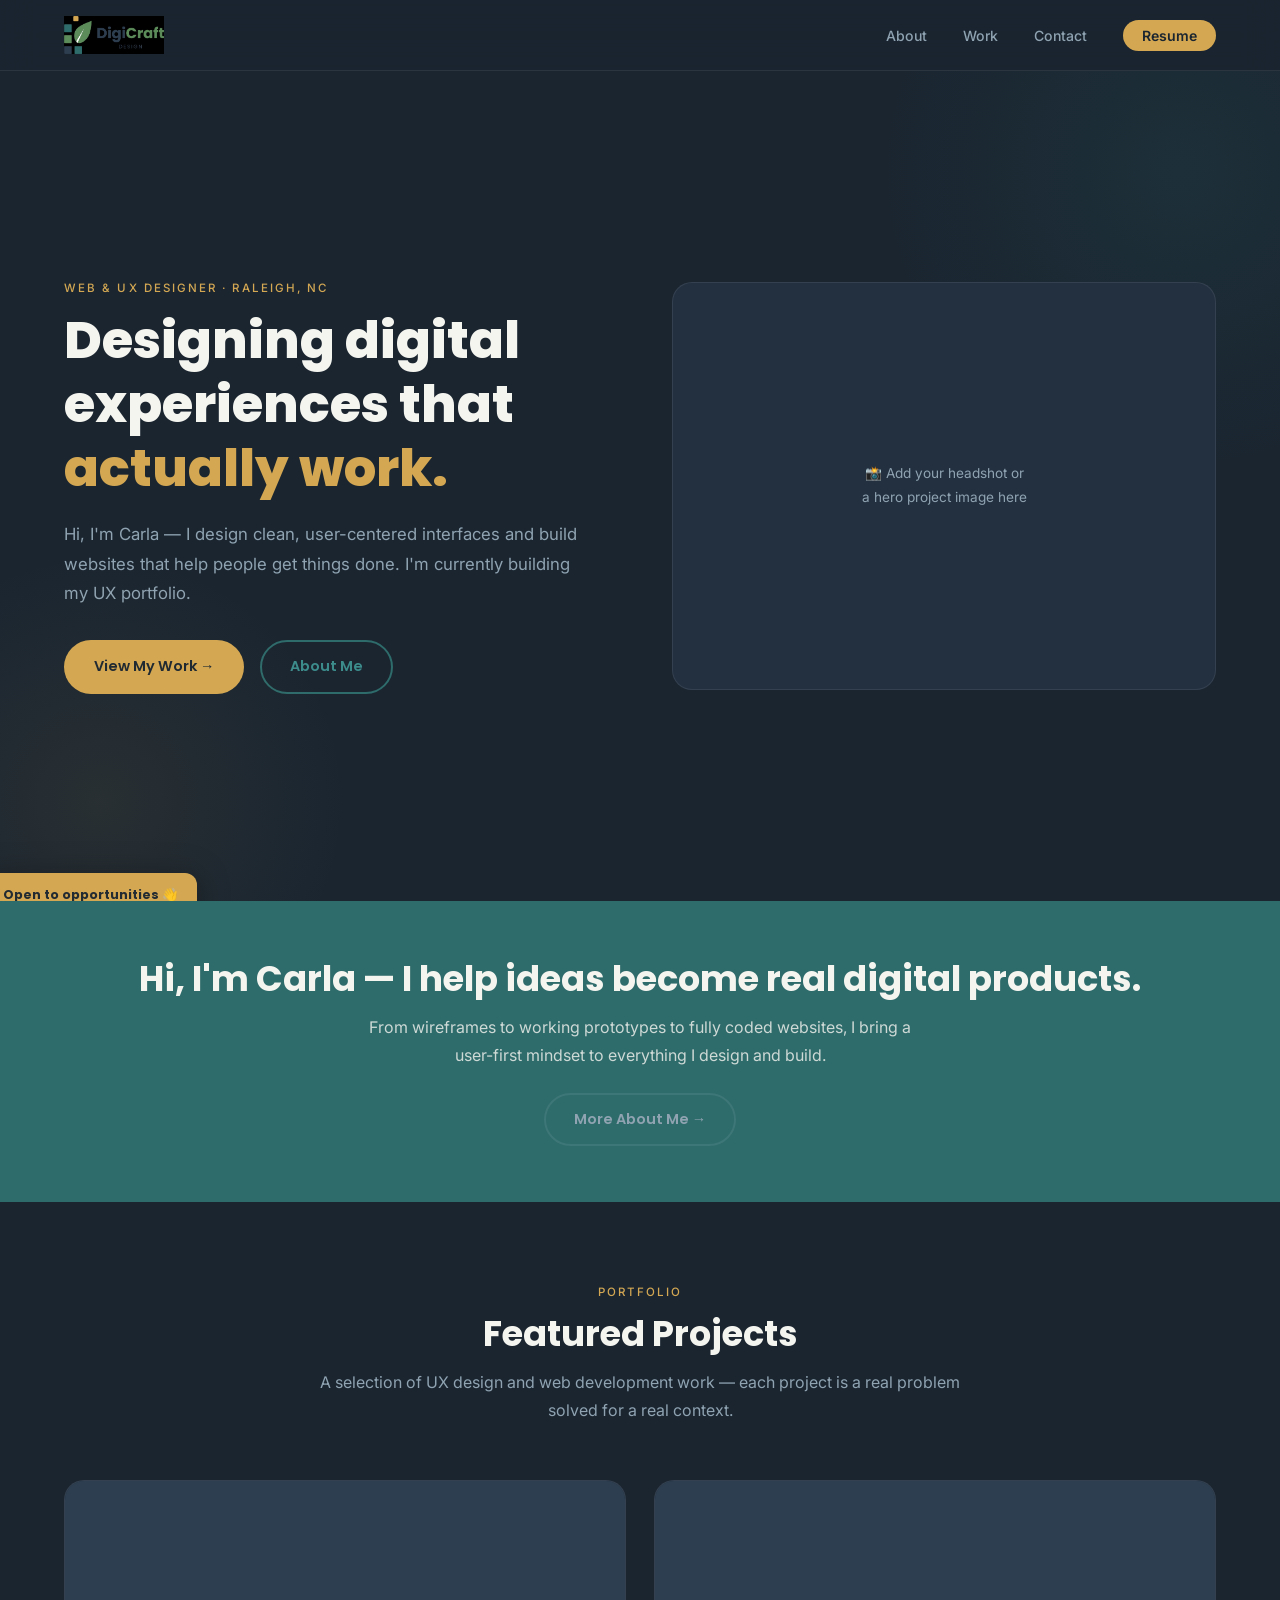
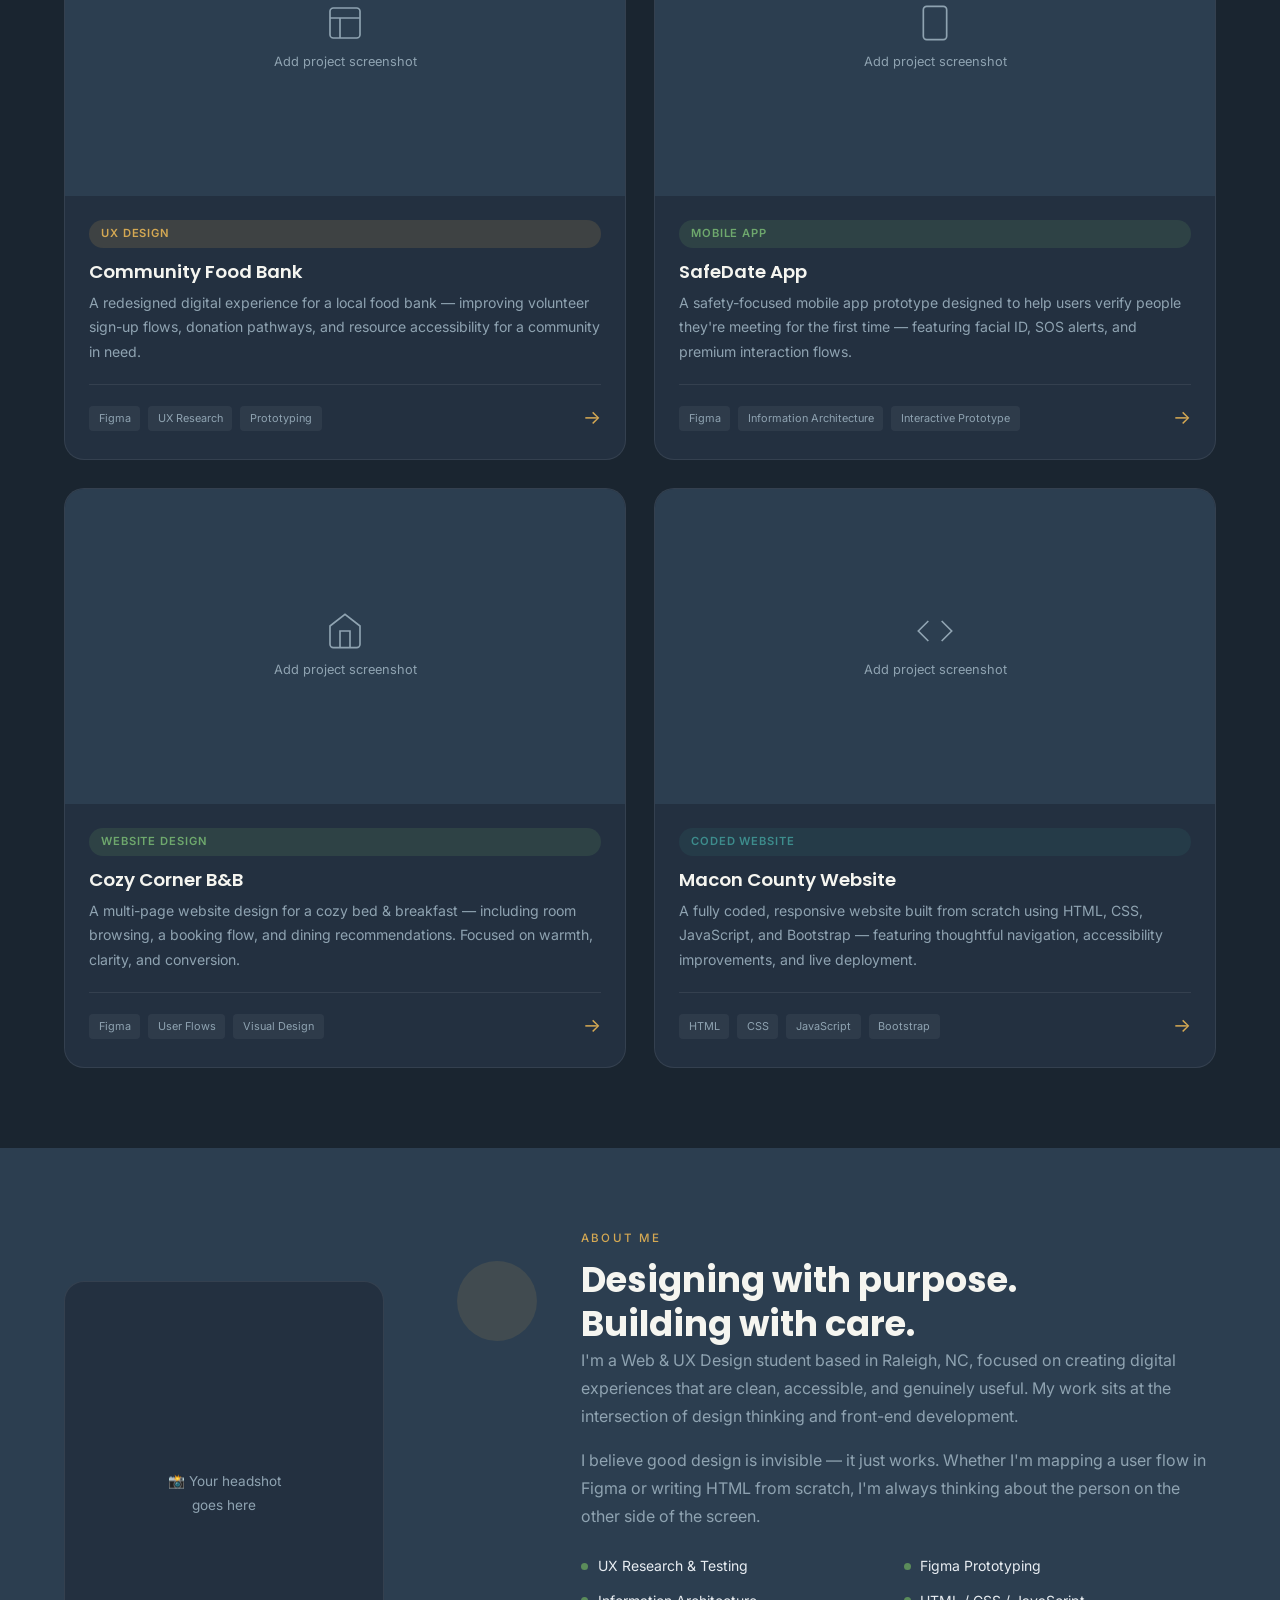
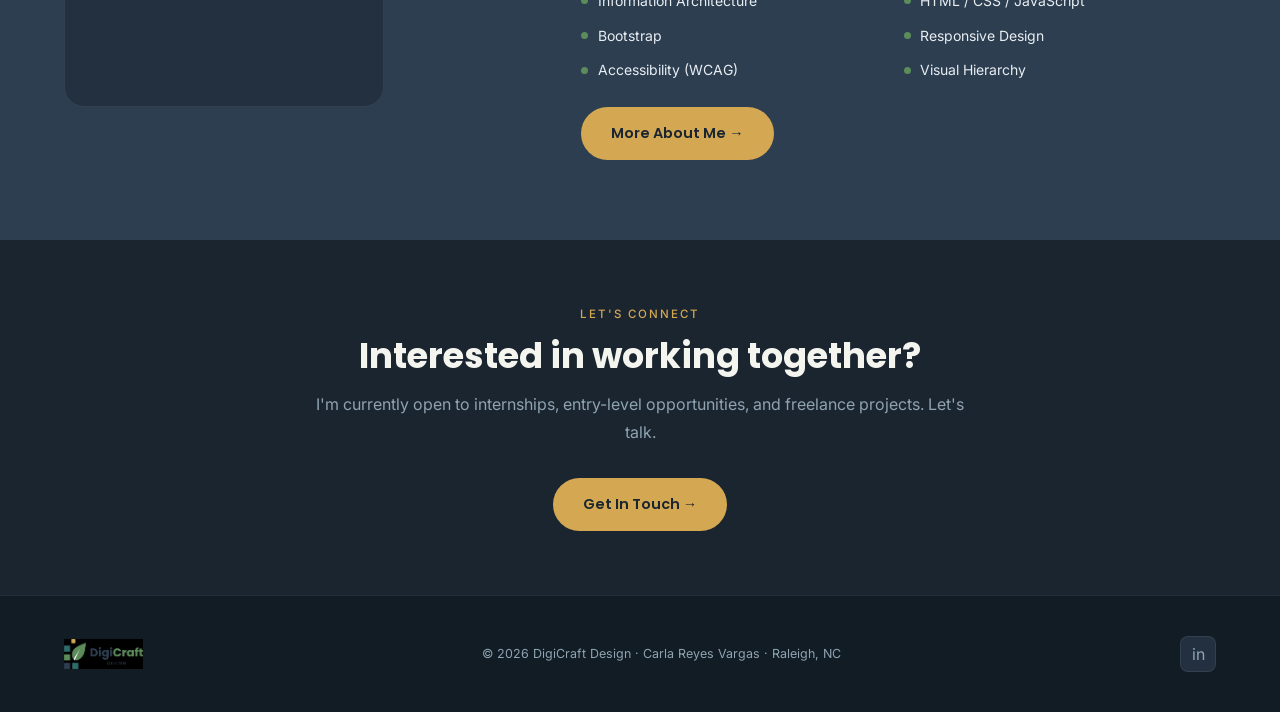
==== index.html @ f0877e65 "first commit" ====
<!DOCTYPE html>
<html lang="en">
<head>
  <meta charset="UTF-8" />
  <meta name="viewport" content="width=device-width, initial-scale=1.0" />
  <title>DigiCraft Design | Carla Reyes Vargas – Web & UX Designer</title>
  <meta name="description" content="Portfolio of Carla Reyes Vargas – Web & UX Designer based in Raleigh, NC. Specializing in user-centered design, Figma prototyping, and front-end development." />
  <link rel="stylesheet" href="css/style.css" />
  <!-- Favicon placeholder: add your logo as favicon.ico -->
</head>
<body>

  <!-- ── NAV ─────────────────────────────────────────────────── -->
  <nav>
    <div class="container nav-inner">
      <a href="index.html" class="nav-logo">
        <!-- Replace with your actual logo file -->
        <img src="img/logo.png" alt="DigiCraft Design Logo" />
      </a>
      <ul class="nav-links" id="navLinks">
        <li><a href="about.html">About</a></li>
        <li><a href="work.html">Work</a></li>
        <li><a href="contact.html">Contact</a></li>
        <li><a href="https://drive.google.com/your-resume-link" target="_blank" class="nav-resume">Resume</a></li>
      </ul>
      <button class="nav-toggle" id="navToggle" aria-label="Toggle navigation">
        <span></span><span></span><span></span>
      </button>
    </div>
  </nav>

  <!-- ── HERO ─────────────────────────────────────────────────── -->
  <section class="hero">
    <div class="container hero-inner">
      <div class="hero-text">
        <span class="section-label">Web & UX Designer · Raleigh, NC</span>
        <h1>Designing digital experiences that <span>actually work.</span></h1>
        <p>Hi, I'm Carla — I design clean, user-centered interfaces and build websites that help people get things done. I'm currently building my UX portfolio.</p>
        <div class="hero-cta">
          <a href="work.html" class="btn btn-primary">View My Work →</a>
          <a href="about.html" class="btn btn-outline">About Me</a>
        </div>
      </div>
      <div class="hero-image">
        <div class="hero-image-frame">
          <!-- Replace with your headshot or a hero project screenshot -->
          <p class="ph">📸 Add your headshot or<br>a hero project image here</p>
        </div>
        <div class="hero-badge">Open to opportunities 👋</div>
      </div>
    </div>
  </section>

  <!-- ── INTRO BAND ─────────────────────────────────────────── -->
  <div class="intro-band">
    <div class="container intro-band-inner">
      <h2>Hi, I'm Carla — I help ideas become real digital products.</h2>
      <p>From wireframes to working prototypes to fully coded websites, I bring a user-first mindset to everything I design and build.</p>
      <a href="about.html" class="btn btn-ghost">More About Me →</a>
    </div>
  </div>

  <!-- ── FEATURED WORK ─────────────────────────────────────── -->
  <section class="work">
    <div class="container">
      <div class="section-header">
        <span class="section-label">Portfolio</span>
        <h2>Featured Projects</h2>
        <p>A selection of UX design and web development work — each project is a real problem solved for a real context.</p>
      </div>

      <div class="projects-grid">

        <!-- Project 1: Community Food Bank -->
        <a href="projects/community-food-bank.html" class="project-card">
          <div class="project-card-image">
            <!-- Replace src with your actual project screenshot -->
            <div class="img-placeholder">
              <svg width="40" height="40" fill="none" viewBox="0 0 24 24" stroke="currentColor"><rect x="3" y="3" width="18" height="18" rx="2"/><path d="M3 9h18M9 21V9"/></svg>
              <span>Add project screenshot</span>
            </div>
          </div>
          <div class="project-card-body">
            <span class="project-tag tag-ux">UX Design</span>
            <h3>Community Food Bank</h3>
            <p>A redesigned digital experience for a local food bank — improving volunteer sign-up flows, donation pathways, and resource accessibility for a community in need.</p>
            <div class="project-card-footer">
              <div class="project-tools">
                <span class="tool-chip">Figma</span>
                <span class="tool-chip">UX Research</span>
                <span class="tool-chip">Prototyping</span>
              </div>
              <span class="arrow-link">→</span>
            </div>
          </div>
        </a>

        <!-- Project 2: SafeDate App -->
        <a href="projects/safedate-app.html" class="project-card">
          <div class="project-card-image">
            <div class="img-placeholder">
              <svg width="40" height="40" fill="none" viewBox="0 0 24 24" stroke="currentColor"><rect x="5" y="2" width="14" height="20" rx="2"/><path d="M12 18h.01"/></svg>
              <span>Add project screenshot</span>
            </div>
          </div>
          <div class="project-card-body">
            <span class="project-tag tag-figma">Mobile App</span>
            <h3>SafeDate App</h3>
            <p>A safety-focused mobile app prototype designed to help users verify people they're meeting for the first time — featuring facial ID, SOS alerts, and premium interaction flows.</p>
            <div class="project-card-footer">
              <div class="project-tools">
                <span class="tool-chip">Figma</span>
                <span class="tool-chip">Information Architecture</span>
                <span class="tool-chip">Interactive Prototype</span>
              </div>
              <span class="arrow-link">→</span>
            </div>
          </div>
        </a>

        <!-- Project 3: Cozy Corner B&B -->
        <a href="projects/cozy-corner-bnb.html" class="project-card">
          <div class="project-card-image">
            <div class="img-placeholder">
              <svg width="40" height="40" fill="none" viewBox="0 0 24 24" stroke="currentColor"><path d="M3 9l9-7 9 7v11a2 2 0 0 1-2 2H5a2 2 0 0 1-2-2z"/><polyline points="9 22 9 12 15 12 15 22"/></svg>
              <span>Add project screenshot</span>
            </div>
          </div>
          <div class="project-card-body">
            <span class="project-tag tag-figma">Website Design</span>
            <h3>Cozy Corner B&amp;B</h3>
            <p>A multi-page website design for a cozy bed & breakfast — including room browsing, a booking flow, and dining recommendations. Focused on warmth, clarity, and conversion.</p>
            <div class="project-card-footer">
              <div class="project-tools">
                <span class="tool-chip">Figma</span>
                <span class="tool-chip">User Flows</span>
                <span class="tool-chip">Visual Design</span>
              </div>
              <span class="arrow-link">→</span>
            </div>
          </div>
        </a>

        <!-- Project 4: Macon County -->
        <a href="projects/macon-county.html" class="project-card">
          <div class="project-card-image">
            <div class="img-placeholder">
              <svg width="40" height="40" fill="none" viewBox="0 0 24 24" stroke="currentColor"><polyline points="16 18 22 12 16 6"/><polyline points="8 6 2 12 8 18"/></svg>
              <span>Add project screenshot</span>
            </div>
          </div>
          <div class="project-card-body">
            <span class="project-tag tag-code">Coded Website</span>
            <h3>Macon County Website</h3>
            <p>A fully coded, responsive website built from scratch using HTML, CSS, JavaScript, and Bootstrap — featuring thoughtful navigation, accessibility improvements, and live deployment.</p>
            <div class="project-card-footer">
              <div class="project-tools">
                <span class="tool-chip">HTML</span>
                <span class="tool-chip">CSS</span>
                <span class="tool-chip">JavaScript</span>
                <span class="tool-chip">Bootstrap</span>
              </div>
              <span class="arrow-link">→</span>
            </div>
          </div>
        </a>

      </div>
    </div>
  </section>

  <!-- ── ABOUT STRIP ────────────────────────────────────────── -->
  <section class="about-strip">
    <div class="container about-inner">
      <div class="about-photo" style="position:relative;">
        <div class="about-photo-frame">
          <!-- Replace with your headshot -->
          <p class="ph">📸 Your headshot<br>goes here</p>
        </div>
        <div class="about-accent"></div>
      </div>
      <div class="about-content">
        <span class="section-label">About Me</span>
        <h2>Designing with purpose.<br>Building with care.</h2>
        <p>I'm a Web & UX Design student based in Raleigh, NC, focused on creating digital experiences that are clean, accessible, and genuinely useful. My work sits at the intersection of design thinking and front-end development.</p>
        <p>I believe good design is invisible — it just works. Whether I'm mapping a user flow in Figma or writing HTML from scratch, I'm always thinking about the person on the other side of the screen.</p>
        <div class="skills-grid">
          <span class="skill-item">UX Research & Testing</span>
          <span class="skill-item">Figma Prototyping</span>
          <span class="skill-item">Information Architecture</span>
          <span class="skill-item">HTML / CSS / JavaScript</span>
          <span class="skill-item">Bootstrap</span>
          <span class="skill-item">Responsive Design</span>
          <span class="skill-item">Accessibility (WCAG)</span>
          <span class="skill-item">Visual Hierarchy</span>
        </div>
        <a href="about.html" class="btn btn-primary">More About Me →</a>
      </div>
    </div>
  </section>

  <!-- ── CONTACT CTA ────────────────────────────────────────── -->
  <section class="contact" style="padding: 4rem 0;">
    <div class="container" style="text-align:center;">
      <span class="section-label">Let's Connect</span>
      <h2>Interested in working together?</h2>
      <p style="margin: 0.75rem auto 2rem; text-align:center;">I'm currently open to internships, entry-level opportunities, and freelance projects. Let's talk.</p>
      <a href="contact.html" class="btn btn-primary">Get In Touch →</a>
    </div>
  </section>

  <!-- ── FOOTER ─────────────────────────────────────────────── -->
  <footer>
    <div class="container footer-inner">
      <a href="index.html" class="footer-logo">
        <img src="img/logo.png" alt="DigiCraft Design" />
      </a>
      <p class="footer-copy">© 2026 DigiCraft Design · Carla Reyes Vargas · Raleigh, NC</p>
      <div class="footer-socials">
        <!-- Replace # with your actual LinkedIn URL -->
        <a href="https://linkedin.com/in/your-profile" target="_blank" aria-label="LinkedIn">in</a>
        <!-- Add more social links as needed -->
      </div>
    </div>
  </footer>

  <script>
    // Mobile nav toggle
    document.getElementById('navToggle').addEventListener('click', function() {
      document.getElementById('navLinks').classList.toggle('open');
    });
    // Highlight active nav link
    const links = document.querySelectorAll('.nav-links a');
    links.forEach(link => {
      if (link.href === window.location.href) link.classList.add('active');
    });
  </script>

</body>
</html>
---- css/style.css ----
/* ============================================================
   DigiCraft Design – Dark Portfolio Stylesheet
   Fonts: Poppins (headings) | Inter (body)
   ============================================================ */

@import url('https://fonts.googleapis.com/css2?family=Poppins:wght@400;600;700;800&family=Inter:wght@300;400;500&display=swap');

:root {
  --gold:         #d4a853;
  --gold-light:   #e8c47a;
  --mint:         #d4e7d0;
  --offwhite:     #f5f5f0;
  --navy:         #1a2530;
  --navy-mid:     #2c3e50;
  --navy-card:    #233040;
  --teal:         #2e6b6b;
  --teal-light:   #3d8c8c;
  --green:        #5b8c5a;
  --green-light:  #6ea86d;
  --text-light:   #e8edf2;
  --text-muted:   #8fa3b1;
  --border:       rgba(255,255,255,0.08);
  --font-head: 'Poppins', sans-serif;
  --font-body: 'Inter', sans-serif;
  --radius:    12px;
  --radius-lg: 20px;
  --shadow:    0 4px 32px rgba(0,0,0,0.35);
  --shadow-hover: 0 12px 48px rgba(0,0,0,0.5);
  --transition: 0.28s ease;
}

*, *::before, *::after { box-sizing: border-box; margin: 0; padding: 0; }
html { scroll-behavior: smooth; }
body { font-family: var(--font-body); font-size: 16px; line-height: 1.75; color: var(--text-light); background-color: var(--navy); }
img { max-width: 100%; display: block; }
a   { text-decoration: none; color: inherit; }
ul  { list-style: none; }

h1,h2,h3,h4 { font-family: var(--font-head); line-height: 1.25; color: var(--offwhite); }
h1 { font-size: clamp(2rem, 5vw, 3.2rem); font-weight: 800; }
h2 { font-size: clamp(1.5rem, 3vw, 2.2rem); font-weight: 700; }
h3 { font-size: 1.15rem; font-weight: 600; }
p  { color: var(--text-muted); max-width: 65ch; }

.section-label {
  font-family: var(--font-body);
  font-size: 0.72rem;
  font-weight: 500;
  letter-spacing: 0.18em;
  text-transform: uppercase;
  color: var(--gold);
  margin-bottom: 0.6rem;
  display: block;
}

.container { width: 90%; max-width: 1200px; margin: 0 auto; }
section { padding: 5rem 0; }

/* Buttons */
.btn {
  display: inline-flex; align-items: center; gap: 0.5rem;
  padding: 0.75rem 1.75rem; border-radius: 50px;
  font-family: var(--font-head); font-size: 0.9rem; font-weight: 600;
  cursor: pointer; transition: all var(--transition); border: 2px solid transparent;
}
.btn-primary { background: var(--gold); color: var(--navy); }
.btn-primary:hover { background: var(--gold-light); transform: translateY(-2px); box-shadow: 0 8px 24px rgba(212,168,83,0.35); }
.btn-outline { background: transparent; border-color: var(--teal); color: var(--teal-light); }
.btn-outline:hover { background: var(--teal); color: var(--offwhite); transform: translateY(-2px); }
.btn-ghost { background: transparent; border-color: var(--border); color: var(--text-muted); }
.btn-ghost:hover { border-color: var(--gold); color: var(--gold); }

/* NAV */
nav {
  position: sticky; top: 0; z-index: 100;
  background: rgba(26,37,48,0.94);
  backdrop-filter: blur(16px);
  border-bottom: 1px solid var(--border);
}
.nav-inner { display: flex; align-items: center; justify-content: space-between; padding: 1rem 0; }
.nav-logo { display: flex; align-items: center; gap: 0.6rem; }
.nav-logo img { height: 38px; width: auto; }
.nav-links { display: flex; align-items: center; gap: 2.25rem; }
.nav-links a { font-size: 0.88rem; font-weight: 500; color: var(--text-muted); transition: color var(--transition); position: relative; }
.nav-links a::after { content:''; position:absolute; bottom:-4px; left:0; width:0; height:2px; background:var(--gold); transition:width var(--transition); }
.nav-links a:hover, .nav-links a.active { color: var(--offwhite); }
.nav-links a:hover::after, .nav-links a.active::after { width: 100%; }
.nav-resume { background: var(--gold) !important; color: var(--navy) !important; padding: 0.45rem 1.2rem; border-radius: 50px; font-weight: 600 !important; }
.nav-resume:hover { background: var(--gold-light) !important; }
.nav-resume::after { display: none !important; }

.nav-toggle { display: none; flex-direction: column; gap: 5px; cursor: pointer; background: none; border: none; padding: 4px; }
.nav-toggle span { display: block; width: 24px; height: 2px; background: var(--text-light); border-radius: 2px; transition: all var(--transition); }

/* HERO */
.hero { min-height: calc(100vh - 70px); display: flex; align-items: center; padding: 5rem 0; position: relative; overflow: hidden; }
.hero::before { content:''; position:absolute; top:-200px; right:-200px; width:600px; height:600px; background:radial-gradient(circle,rgba(46,107,107,0.15) 0%,transparent 70%); pointer-events:none; }
.hero::after  { content:''; position:absolute; bottom:-150px; left:-150px; width:500px; height:500px; background:radial-gradient(circle,rgba(212,168,83,0.08) 0%,transparent 70%); pointer-events:none; }
.hero-inner { display: grid; grid-template-columns: 1fr 1fr; gap: 4rem; align-items: center; }
.hero-text h1 { margin-bottom: 1.25rem; }
.hero-text h1 span { color: var(--gold); }
.hero-text p  { font-size: 1.05rem; margin-bottom: 2rem; max-width: 48ch; }
.hero-cta { display: flex; gap: 1rem; flex-wrap: wrap; }

.hero-image-frame {
  width: 100%; aspect-ratio: 4/3;
  background: var(--navy-card); border-radius: var(--radius-lg);
  border: 1px solid var(--border);
  display: flex; align-items: center; justify-content: center; overflow: hidden;
  position: relative;
}
.hero-image-frame img { width:100%; height:100%; object-fit:cover; }
.hero-image-frame .ph { color:var(--text-muted); font-size:0.85rem; text-align:center; padding:2rem; }
.hero-badge {
  position: absolute; bottom: -16px; left: -16px;
  background: var(--gold); color: var(--navy);
  padding: 0.7rem 1.2rem; border-radius: var(--radius);
  font-family: var(--font-head); font-size: 0.78rem; font-weight: 700;
  box-shadow: var(--shadow);
}

/* INTRO BAND */
.intro-band { background: var(--teal); padding: 3.5rem 0; }
.intro-band-inner { text-align: center; }
.intro-band h2 { color: var(--offwhite); margin-bottom: 0.75rem; }
.intro-band p  { color: rgba(245,245,240,0.8); margin: 0 auto 1.5rem; max-width: 55ch; }

/* WORK GRID */
.work { background: var(--navy); }
.section-header { text-align: center; margin-bottom: 3.5rem; }
.section-header p { margin: 0.75rem auto 0; }

.projects-grid { display: grid; grid-template-columns: repeat(2,1fr); gap: 1.75rem; }

.project-card {
  background: var(--navy-card); border: 1px solid var(--border);
  border-radius: var(--radius-lg); overflow: hidden;
  transition: all var(--transition); cursor: pointer;
  display: flex; flex-direction: column;
}
.project-card:hover { transform: translateY(-6px); box-shadow: var(--shadow-hover); border-color: rgba(212,168,83,0.25); }
.project-card-image { aspect-ratio: 16/9; background: var(--navy-mid); overflow: hidden; position: relative; }
.project-card-image img { width:100%; height:100%; object-fit:cover; transition: transform 0.4s ease; }
.project-card:hover .project-card-image img { transform: scale(1.04); }
.img-placeholder { position:absolute; inset:0; display:flex; flex-direction:column; align-items:center; justify-content:center; gap:0.5rem; color:var(--text-muted); font-size:0.8rem; }

.project-card-body { padding: 1.5rem; flex: 1; display: flex; flex-direction: column; }
.project-tag { display:inline-block; padding:0.25rem 0.75rem; border-radius:50px; font-size:0.7rem; font-weight:600; letter-spacing:0.08em; text-transform:uppercase; margin-bottom:0.75rem; }
.tag-figma { background:rgba(91,140,90,0.2); color:var(--green-light); }
.tag-code  { background:rgba(46,107,107,0.2); color:var(--teal-light); }
.tag-ux    { background:rgba(212,168,83,0.15); color:var(--gold); }

.project-card-body h3 { color:var(--offwhite); margin-bottom:0.5rem; }
.project-card-body p  { font-size:0.88rem; flex:1; }

.project-card-footer { display:flex; align-items:center; justify-content:space-between; margin-top:1.25rem; padding-top:1rem; border-top:1px solid var(--border); }
.project-tools { display:flex; gap:0.5rem; flex-wrap:wrap; }
.tool-chip { font-size:0.68rem; color:var(--text-muted); background:rgba(255,255,255,0.05); padding:0.2rem 0.6rem; border-radius:4px; }
.arrow-link { color:var(--gold); font-size:1.2rem; transition:transform var(--transition); display:inline-block; }
.project-card:hover .arrow-link { transform: translateX(4px); }

/* ABOUT (homepage strip) */
.about-strip { background: var(--navy-mid); }
.about-inner { display:grid; grid-template-columns:1fr 1.4fr; gap:4rem; align-items:center; }
.about-photo-frame { width:100%; aspect-ratio:3/4; max-width:320px; border-radius:var(--radius-lg); overflow:hidden; border:1px solid var(--border); background:var(--navy-card); display:flex; align-items:center; justify-content:center; position:relative; }
.about-photo-frame img { width:100%; height:100%; object-fit:cover; }
.about-photo-frame .ph { color:var(--text-muted); font-size:0.85rem; text-align:center; padding:1.5rem; }
.about-accent { position:absolute; top:-20px; right:-20px; width:80px; height:80px; background:var(--gold); border-radius:50%; opacity:0.12; }
.about-content p { margin-bottom:1rem; }
.skills-grid { display:grid; grid-template-columns:1fr 1fr; gap:0.65rem; margin:1.5rem 0; }
.skill-item { display:flex; align-items:center; gap:0.6rem; font-size:0.875rem; color:var(--text-light); }
.skill-item::before { content:''; width:7px; height:7px; border-radius:50%; background:var(--green); flex-shrink:0; }

/* CONTACT */
.contact { background: var(--navy); }
.contact-inner { display:grid; grid-template-columns:1fr 1.2fr; gap:4rem; align-items:start; }
.contact-info h2 { margin-bottom:1rem; }
.contact-info p  { margin-bottom:2rem; }
.contact-links { display:flex; flex-direction:column; gap:1rem; }
.contact-link-item { display:flex; align-items:center; gap:0.85rem; color:var(--text-muted); transition:color var(--transition); font-size:0.95rem; }
.contact-link-item:hover { color: var(--gold); }
.contact-link-icon { width:40px; height:40px; border-radius:10px; background:var(--navy-card); border:1px solid var(--border); display:flex; align-items:center; justify-content:center; font-size:1.1rem; flex-shrink:0; transition:all var(--transition); }
.contact-link-item:hover .contact-link-icon { background:var(--gold); border-color:var(--gold); color:var(--navy); }
.contact-form { background:var(--navy-card); border:1px solid var(--border); border-radius:var(--radius-lg); padding:2.5rem; }
.form-group { margin-bottom:1.25rem; }
.form-group label { display:block; font-size:0.75rem; font-weight:500; letter-spacing:0.05em; text-transform:uppercase; color:var(--text-muted); margin-bottom:0.5rem; }
.form-group input, .form-group textarea { width:100%; background:rgba(255,255,255,0.04); border:1px solid var(--border); border-radius:var(--radius); padding:0.85rem 1rem; font-family:var(--font-body); font-size:0.95rem; color:var(--text-light); transition:border-color var(--transition); outline:none; }
.form-group input:focus, .form-group textarea:focus { border-color:var(--teal); background:rgba(46,107,107,0.08); }
.form-group textarea { resize:vertical; min-height:130px; }

/* FOOTER */
footer { background:#111c25; border-top:1px solid var(--border); padding:2.5rem 0; }
.footer-inner { display:flex; align-items:center; justify-content:space-between; flex-wrap:wrap; gap:1rem; }
.footer-logo img { height:30px; }
.footer-copy { font-size:0.78rem; color:var(--text-muted); }
.footer-socials { display:flex; gap:0.75rem; }
.footer-socials a { width:36px; height:36px; border-radius:8px; background:var(--navy-card); border:1px solid var(--border); display:flex; align-items:center; justify-content:center; font-size:1rem; color:var(--text-muted); transition:all var(--transition); }
.footer-socials a:hover { background:var(--teal); color:var(--offwhite); border-color:var(--teal); }

/* PROJECT DETAIL */
.project-hero { background:var(--navy-mid); padding:4rem 0 3rem; border-bottom:1px solid var(--border); }
.project-hero-inner { display:grid; grid-template-columns:1.4fr 1fr; gap:4rem; align-items:center; }
.back-link { display:inline-flex; align-items:center; gap:0.5rem; color:var(--text-muted); font-size:0.85rem; margin-bottom:1.5rem; transition:color var(--transition); }
.back-link:hover { color:var(--gold); }
.project-meta { display:flex; flex-direction:column; gap:0.5rem; margin-top:1.25rem; }
.meta-row { display:flex; gap:0.6rem; align-items:center; font-size:0.875rem; color:var(--text-muted); }
.meta-label { font-weight:600; color:var(--text-light); min-width:80px; }
.project-hero-img { border-radius:var(--radius-lg); overflow:hidden; border:1px solid var(--border); aspect-ratio:4/3; background:var(--navy-card); display:flex; align-items:center; justify-content:center; color:var(--text-muted); font-size:0.85rem; }
.project-hero-img img { width:100%; height:100%; object-fit:cover; }
.project-cta-row { display:flex; gap:1rem; margin-top:2rem; flex-wrap:wrap; }

.process-section { background:var(--navy); }
.process-steps { display:grid; grid-template-columns:repeat(5,1fr); gap:1rem; margin-top:2.5rem; }
.process-step { background:var(--navy-card); border:1px solid var(--border); border-radius:var(--radius); padding:1.5rem 1rem; text-align:center; transition:all var(--transition); }
.process-step:hover { border-color:var(--gold); transform:translateY(-4px); }
.step-number { font-family:var(--font-head); font-size:1.5rem; font-weight:800; color:var(--gold); opacity:0.55; display:block; margin-bottom:0.4rem; }
.process-step h4 { font-size:0.85rem; color:var(--offwhite); }

.screenshots-section { background:var(--navy-mid); }
.screenshots-grid { display:grid; grid-template-columns:repeat(3,1fr); gap:1.25rem; margin-top:2.5rem; }
.screenshot-item { aspect-ratio:4/3; background:var(--navy-card); border-radius:var(--radius); border:1px solid var(--border); overflow:hidden; display:flex; align-items:center; justify-content:center; color:var(--text-muted); font-size:0.8rem; }
.screenshot-item img { width:100%; height:100%; object-fit:cover; }

.prototype-section { background:var(--navy); }
.prototype-embed { width:100%; aspect-ratio:16/9; border-radius:var(--radius-lg); border:1px solid var(--border); overflow:hidden; background:var(--navy-card); margin-top:2rem; display:flex; align-items:center; justify-content:center; color:var(--text-muted); font-size:0.9rem; flex-direction:column; gap:0.75rem; }
.prototype-embed iframe { width:100%; height:100%; border:none; }

/* PAGE HERO (About/Contact pages) */
.page-hero { background:var(--navy-mid); padding:5rem 0 4rem; }
.page-hero-inner { max-width: 680px; }
.page-hero p { margin-top:1rem; max-width:55ch; }

/* RESPONSIVE */
@media (max-width:900px) {
  .hero-inner, .about-inner, .contact-inner, .project-hero-inner { grid-template-columns:1fr; gap:2.5rem; }
  .projects-grid { grid-template-columns:1fr; }
  .process-steps { grid-template-columns:repeat(3,1fr); }
  .screenshots-grid { grid-template-columns:repeat(2,1fr); }
}
@media (max-width:640px) {
  .nav-links { display:none; flex-direction:column; position:absolute; top:65px; left:0; right:0; background:var(--navy); padding:1.5rem; border-bottom:1px solid var(--border); gap:1.25rem; z-index:99; }
  .nav-links.open { display:flex; }
  .nav-toggle { display:flex; }
  nav { position:relative; }
  .process-steps { grid-template-columns:repeat(2,1fr); }
  .screenshots-grid { grid-template-columns:1fr; }
  .skills-grid { grid-template-columns:1fr; }
  .footer-inner { flex-direction:column; text-align:center; }
  section { padding:3.5rem 0; }
}
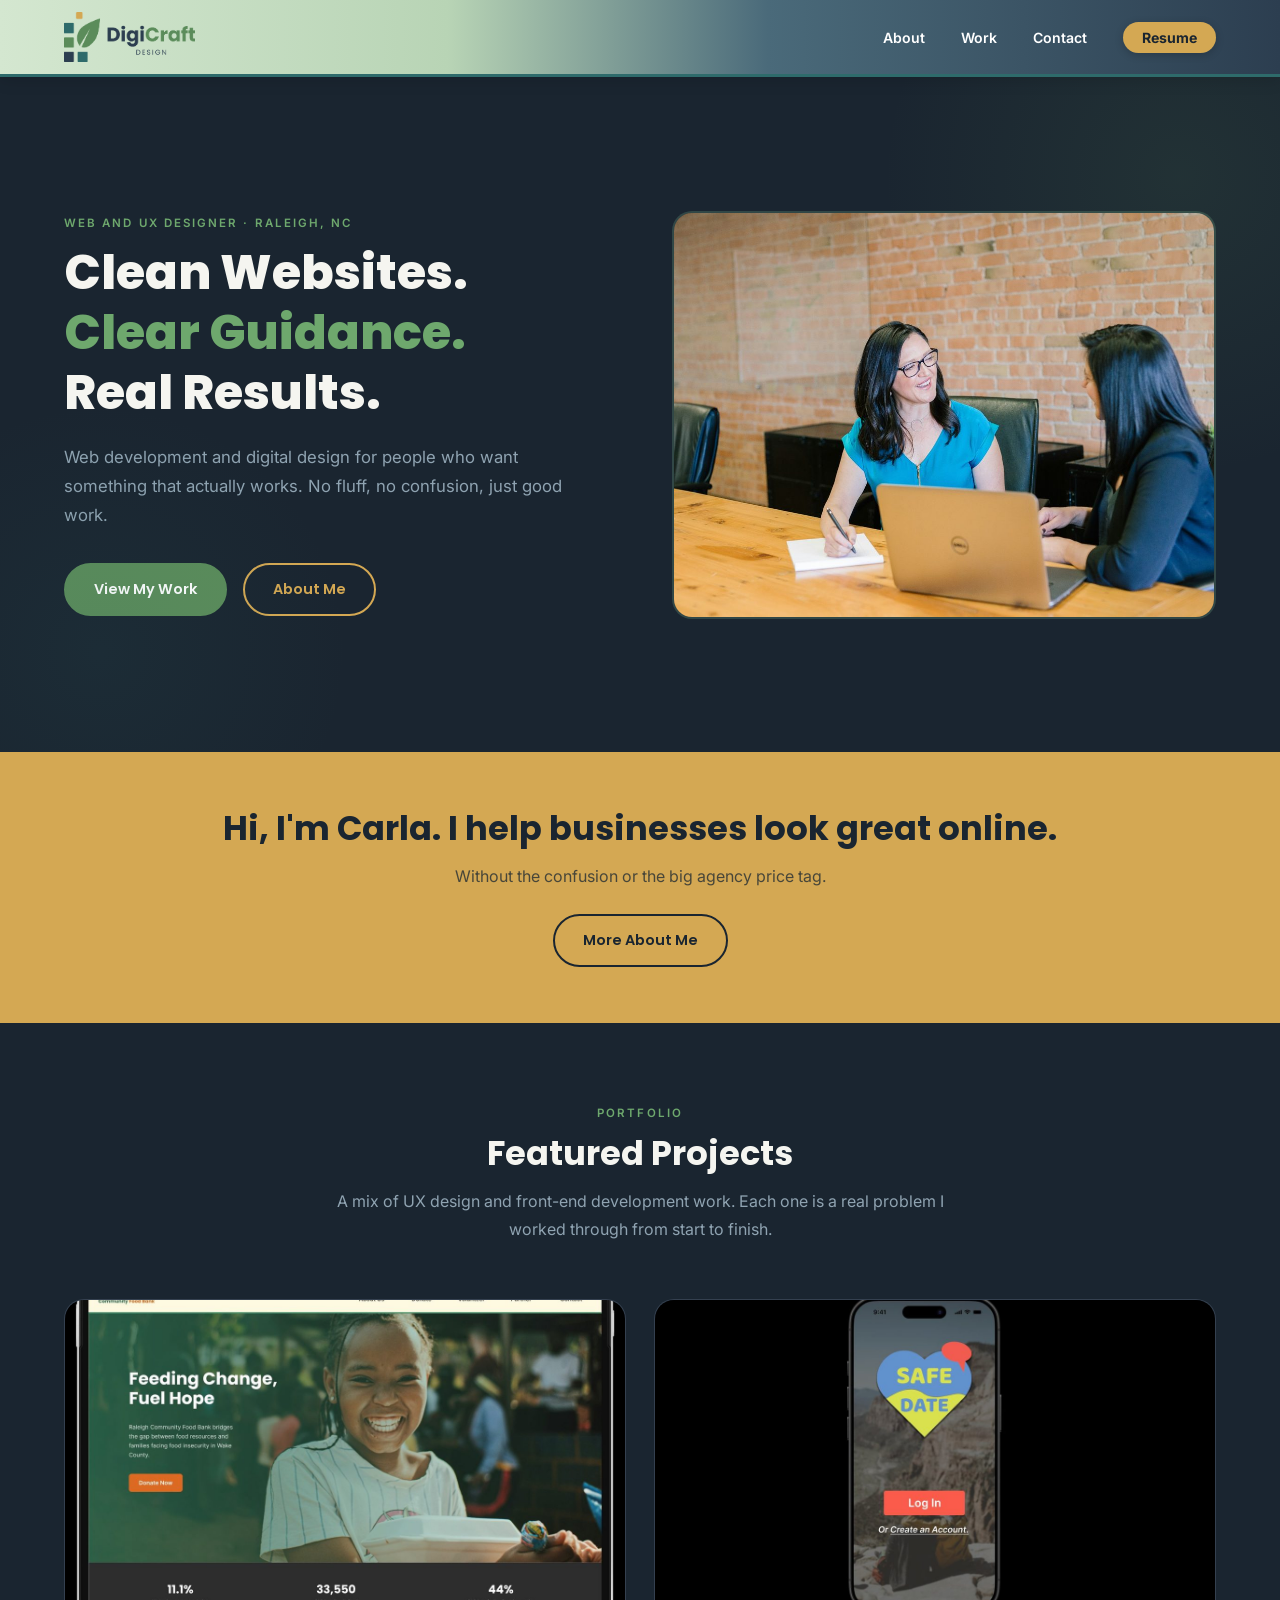
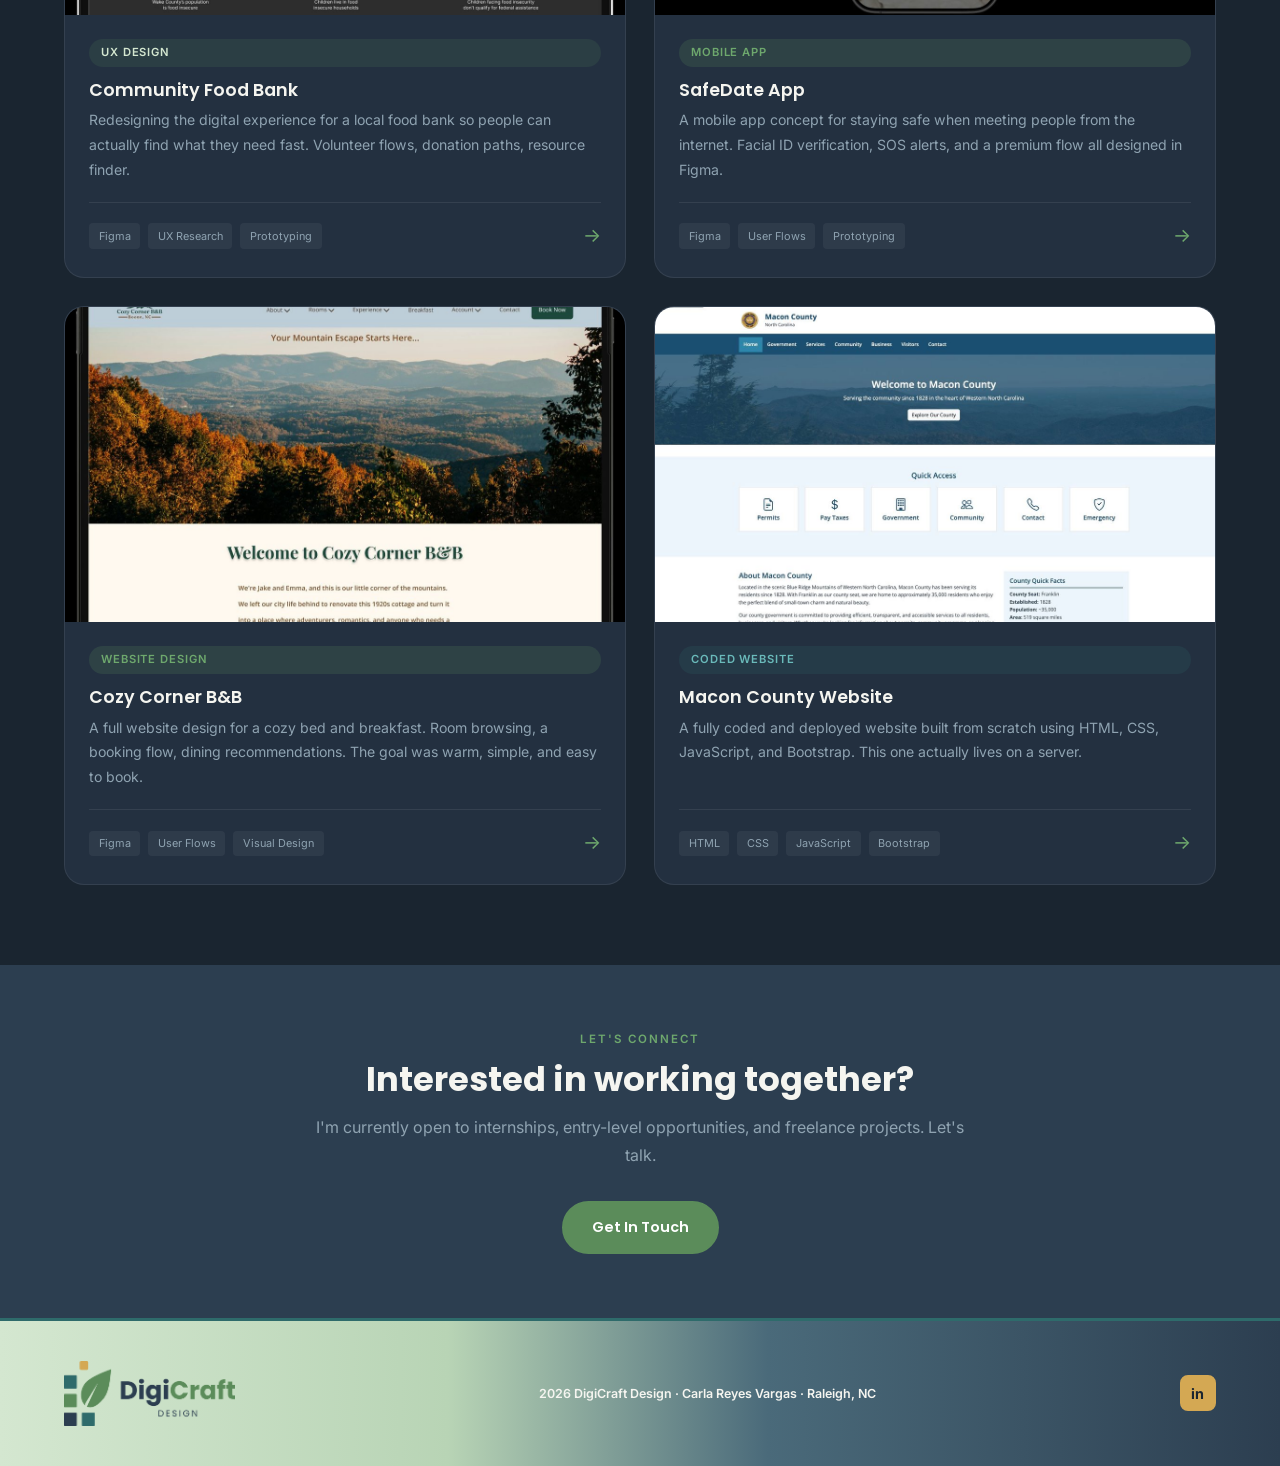
==== commit a330ba91: "add images, and more" ====
--- a/index.html
+++ b/index.html
@@ -3,25 +3,22 @@
 <head>
   <meta charset="UTF-8" />
   <meta name="viewport" content="width=device-width, initial-scale=1.0" />
-  <title>DigiCraft Design | Carla Reyes Vargas – Web & UX Designer</title>
-  <meta name="description" content="Portfolio of Carla Reyes Vargas – Web & UX Designer based in Raleigh, NC. Specializing in user-centered design, Figma prototyping, and front-end development." />
+  <title>DigiCraft Design | Carla Reyes Vargas</title>
+  <meta name="description" content="Portfolio of Carla Reyes Vargas. Web and UX Designer based in Raleigh, NC." />
   <link rel="stylesheet" href="css/style.css" />
-  <!-- Favicon placeholder: add your logo as favicon.ico -->
 </head>
 <body>
 
-  <!-- ── NAV ─────────────────────────────────────────────────── -->
   <nav>
     <div class="container nav-inner">
       <a href="index.html" class="nav-logo">
-        <!-- Replace with your actual logo file -->
-        <img src="img/logo.png" alt="DigiCraft Design Logo" />
+        <img src="img/logo.png" alt="DigiCraft Design" />
       </a>
       <ul class="nav-links" id="navLinks">
         <li><a href="about.html">About</a></li>
         <li><a href="work.html">Work</a></li>
         <li><a href="contact.html">Contact</a></li>
-        <li><a href="https://drive.google.com/your-resume-link" target="_blank" class="nav-resume">Resume</a></li>
+        <li><a href="https://www.linkedin.com/in/carla-reyes-vargas/" target="_blank" class="nav-resume">Resume</a></li>
       </ul>
       <button class="nav-toggle" id="navToggle" aria-label="Toggle navigation">
         <span></span><span></span><span></span>
@@ -29,130 +26,120 @@
     </div>
   </nav>
 
-  <!-- ── HERO ─────────────────────────────────────────────────── -->
+  <!-- HERO -->
   <section class="hero">
     <div class="container hero-inner">
       <div class="hero-text">
-        <span class="section-label">Web & UX Designer · Raleigh, NC</span>
-        <h1>Designing digital experiences that <span>actually work.</span></h1>
-        <p>Hi, I'm Carla — I design clean, user-centered interfaces and build websites that help people get things done. I'm currently building my UX portfolio.</p>
+        <span class="section-label">Web and UX Designer · Raleigh, NC</span>
+        <h1>Clean Websites.<br><span>Clear Guidance.</span><br>Real Results.</h1>
+        <p>Web development and digital design for people who want something that actually works. No fluff, no confusion, just good work.</p>
         <div class="hero-cta">
-          <a href="work.html" class="btn btn-primary">View My Work →</a>
+          <a href="work.html" class="btn btn-primary">View My Work</a>
           <a href="about.html" class="btn btn-outline">About Me</a>
         </div>
       </div>
       <div class="hero-image">
         <div class="hero-image-frame">
-          <!-- Replace with your headshot or a hero project screenshot -->
-          <p class="ph">📸 Add your headshot or<br>a hero project image here</p>
+                              <img src="img/hero.jpg" alt="Carla Reyes Vargas"  />
+          
         </div>
-        <div class="hero-badge">Open to opportunities 👋</div>
       </div>
     </div>
   </section>
 
-  <!-- ── INTRO BAND ─────────────────────────────────────────── -->
+  <!-- YELLOW INTRO BAND -->
   <div class="intro-band">
     <div class="container intro-band-inner">
-      <h2>Hi, I'm Carla — I help ideas become real digital products.</h2>
-      <p>From wireframes to working prototypes to fully coded websites, I bring a user-first mindset to everything I design and build.</p>
-      <a href="about.html" class="btn btn-ghost">More About Me →</a>
+      <h2>Hi, I'm Carla. I help businesses look great online.</h2>
+      <p>Without the confusion or the big agency price tag.</p>
+      <a href="about.html" class="btn btn-ghost">More About Me</a>
     </div>
   </div>
 
-  <!-- ── FEATURED WORK ─────────────────────────────────────── -->
+  <!-- FEATURED WORK -->
   <section class="work">
     <div class="container">
       <div class="section-header">
         <span class="section-label">Portfolio</span>
         <h2>Featured Projects</h2>
-        <p>A selection of UX design and web development work — each project is a real problem solved for a real context.</p>
+        <p>A mix of UX design and front-end development work. Each one is a real problem I worked through from start to finish.</p>
       </div>
 
       <div class="projects-grid">
 
-        <!-- Project 1: Community Food Bank -->
         <a href="projects/community-food-bank.html" class="project-card">
           <div class="project-card-image">
-            <!-- Replace src with your actual project screenshot -->
-            <div class="img-placeholder">
-              <svg width="40" height="40" fill="none" viewBox="0 0 24 24" stroke="currentColor"><rect x="3" y="3" width="18" height="18" rx="2"/><path d="M3 9h18M9 21V9"/></svg>
-              <span>Add project screenshot</span>
-            </div>
+            <img src="img/project-foodbank.jpg" alt="Community Food Bank Project"
+               />
+            
           </div>
           <div class="project-card-body">
             <span class="project-tag tag-ux">UX Design</span>
             <h3>Community Food Bank</h3>
-            <p>A redesigned digital experience for a local food bank — improving volunteer sign-up flows, donation pathways, and resource accessibility for a community in need.</p>
+            <p>Redesigning the digital experience for a local food bank so people can actually find what they need fast. Volunteer flows, donation paths, resource finder.</p>
             <div class="project-card-footer">
               <div class="project-tools">
                 <span class="tool-chip">Figma</span>
                 <span class="tool-chip">UX Research</span>
                 <span class="tool-chip">Prototyping</span>
               </div>
-              <span class="arrow-link">→</span>
+              <span class="arrow-link">&#8594;</span>
             </div>
           </div>
         </a>
 
-        <!-- Project 2: SafeDate App -->
         <a href="projects/safedate-app.html" class="project-card">
           <div class="project-card-image">
-            <div class="img-placeholder">
-              <svg width="40" height="40" fill="none" viewBox="0 0 24 24" stroke="currentColor"><rect x="5" y="2" width="14" height="20" rx="2"/><path d="M12 18h.01"/></svg>
-              <span>Add project screenshot</span>
-            </div>
+            <img src="img/project-safedate.jpg" alt="SafeDate App Project"
+               />
+            
           </div>
           <div class="project-card-body">
             <span class="project-tag tag-figma">Mobile App</span>
             <h3>SafeDate App</h3>
-            <p>A safety-focused mobile app prototype designed to help users verify people they're meeting for the first time — featuring facial ID, SOS alerts, and premium interaction flows.</p>
+            <p>A mobile app concept for staying safe when meeting people from the internet. Facial ID verification, SOS alerts, and a premium flow all designed in Figma.</p>
             <div class="project-card-footer">
               <div class="project-tools">
                 <span class="tool-chip">Figma</span>
-                <span class="tool-chip">Information Architecture</span>
-                <span class="tool-chip">Interactive Prototype</span>
+                <span class="tool-chip">User Flows</span>
+                <span class="tool-chip">Prototyping</span>
               </div>
-              <span class="arrow-link">→</span>
+              <span class="arrow-link">&#8594;</span>
             </div>
           </div>
         </a>
 
-        <!-- Project 3: Cozy Corner B&B -->
         <a href="projects/cozy-corner-bnb.html" class="project-card">
           <div class="project-card-image">
-            <div class="img-placeholder">
-              <svg width="40" height="40" fill="none" viewBox="0 0 24 24" stroke="currentColor"><path d="M3 9l9-7 9 7v11a2 2 0 0 1-2 2H5a2 2 0 0 1-2-2z"/><polyline points="9 22 9 12 15 12 15 22"/></svg>
-              <span>Add project screenshot</span>
-            </div>
+            <img src="img/project-bnb.jpg" alt="Cozy Corner B&B Project"
+               />
+            
           </div>
           <div class="project-card-body">
             <span class="project-tag tag-figma">Website Design</span>
             <h3>Cozy Corner B&amp;B</h3>
-            <p>A multi-page website design for a cozy bed & breakfast — including room browsing, a booking flow, and dining recommendations. Focused on warmth, clarity, and conversion.</p>
+            <p>A full website design for a cozy bed and breakfast. Room browsing, a booking flow, dining recommendations. The goal was warm, simple, and easy to book.</p>
             <div class="project-card-footer">
               <div class="project-tools">
                 <span class="tool-chip">Figma</span>
                 <span class="tool-chip">User Flows</span>
                 <span class="tool-chip">Visual Design</span>
               </div>
-              <span class="arrow-link">→</span>
+              <span class="arrow-link">&#8594;</span>
             </div>
           </div>
         </a>
 
-        <!-- Project 4: Macon County -->
         <a href="projects/macon-county.html" class="project-card">
           <div class="project-card-image">
-            <div class="img-placeholder">
-              <svg width="40" height="40" fill="none" viewBox="0 0 24 24" stroke="currentColor"><polyline points="16 18 22 12 16 6"/><polyline points="8 6 2 12 8 18"/></svg>
-              <span>Add project screenshot</span>
-            </div>
+            <img src="img/project-macon.jpg" alt="Macon County Website Project"
+               />
+            
           </div>
           <div class="project-card-body">
             <span class="project-tag tag-code">Coded Website</span>
             <h3>Macon County Website</h3>
-            <p>A fully coded, responsive website built from scratch using HTML, CSS, JavaScript, and Bootstrap — featuring thoughtful navigation, accessibility improvements, and live deployment.</p>
+            <p>A fully coded and deployed website built from scratch using HTML, CSS, JavaScript, and Bootstrap. This one actually lives on a server.</p>
             <div class="project-card-footer">
               <div class="project-tools">
                 <span class="tool-chip">HTML</span>
@@ -160,7 +147,7 @@
                 <span class="tool-chip">JavaScript</span>
                 <span class="tool-chip">Bootstrap</span>
               </div>
-              <span class="arrow-link">→</span>
+              <span class="arrow-link">&#8594;</span>
             </div>
           </div>
         </a>
@@ -169,72 +156,28 @@
     </div>
   </section>
 
-  <!-- ── ABOUT STRIP ────────────────────────────────────────── -->
-  <section class="about-strip">
-    <div class="container about-inner">
-      <div class="about-photo" style="position:relative;">
-        <div class="about-photo-frame">
-          <!-- Replace with your headshot -->
-          <p class="ph">📸 Your headshot<br>goes here</p>
-        </div>
-        <div class="about-accent"></div>
-      </div>
-      <div class="about-content">
-        <span class="section-label">About Me</span>
-        <h2>Designing with purpose.<br>Building with care.</h2>
-        <p>I'm a Web & UX Design student based in Raleigh, NC, focused on creating digital experiences that are clean, accessible, and genuinely useful. My work sits at the intersection of design thinking and front-end development.</p>
-        <p>I believe good design is invisible — it just works. Whether I'm mapping a user flow in Figma or writing HTML from scratch, I'm always thinking about the person on the other side of the screen.</p>
-        <div class="skills-grid">
-          <span class="skill-item">UX Research & Testing</span>
-          <span class="skill-item">Figma Prototyping</span>
-          <span class="skill-item">Information Architecture</span>
-          <span class="skill-item">HTML / CSS / JavaScript</span>
-          <span class="skill-item">Bootstrap</span>
-          <span class="skill-item">Responsive Design</span>
-          <span class="skill-item">Accessibility (WCAG)</span>
-          <span class="skill-item">Visual Hierarchy</span>
-        </div>
-        <a href="about.html" class="btn btn-primary">More About Me →</a>
-      </div>
+  <!-- LET'S CONNECT -->
+  <section class="contact-cta">
+    <div class="container">
+      <span class="section-label">Let's Connect</span>
+      <h2>Interested in working together?</h2>
+      <p>I'm currently open to internships, entry-level opportunities, and freelance projects. Let's talk.</p>
+      <a href="contact.html" class="btn btn-primary">Get In Touch</a>
     </div>
   </section>
 
-  <!-- ── CONTACT CTA ────────────────────────────────────────── -->
-  <section class="contact" style="padding: 4rem 0;">
-    <div class="container" style="text-align:center;">
-      <span class="section-label">Let's Connect</span>
-      <h2>Interested in working together?</h2>
-      <p style="margin: 0.75rem auto 2rem; text-align:center;">I'm currently open to internships, entry-level opportunities, and freelance projects. Let's talk.</p>
-      <a href="contact.html" class="btn btn-primary">Get In Touch →</a>
-    </div>
-  </section>
-
-  <!-- ── FOOTER ─────────────────────────────────────────────── -->
   <footer>
-    <div class="container footer-inner">
-      <a href="index.html" class="footer-logo">
-        <img src="img/logo.png" alt="DigiCraft Design" />
-      </a>
-      <p class="footer-copy">© 2026 DigiCraft Design · Carla Reyes Vargas · Raleigh, NC</p>
-      <div class="footer-socials">
-        <!-- Replace # with your actual LinkedIn URL -->
-        <a href="https://linkedin.com/in/your-profile" target="_blank" aria-label="LinkedIn">in</a>
-        <!-- Add more social links as needed -->
-      </div>
-    </div>
-  </footer>
+  <div class="container footer-inner">
+    <a href="index.html" class="footer-logo"><img src="img/logo.png" alt="DigiCraft Design" style="height:65px;" /></a>
+    <p class="footer-copy"><span class="brand">2026 DigiCraft Design</span> <span class="name">&middot; Carla Reyes Vargas &middot; Raleigh, NC</span></p>
+    <div class="footer-socials"><a href="https://www.linkedin.com/in/carla-reyes-vargas/" target="_blank" aria-label="LinkedIn">in</a></div>
+  </div>
+</footer>
 
   <script>
-    // Mobile nav toggle
     document.getElementById('navToggle').addEventListener('click', function() {
       document.getElementById('navLinks').classList.toggle('open');
     });
-    // Highlight active nav link
-    const links = document.querySelectorAll('.nav-links a');
-    links.forEach(link => {
-      if (link.href === window.location.href) link.classList.add('active');
-    });
   </script>
-
 </body>
 </html>
--- a/css/style.css
+++ b/css/style.css
@@ -1,22 +1,18 @@
-/* ============================================================
-   DigiCraft Design – Dark Portfolio Stylesheet
-   Fonts: Poppins (headings) | Inter (body)
-   ============================================================ */
-
 @import url('https://fonts.googleapis.com/css2?family=Poppins:wght@400;600;700;800&family=Inter:wght@300;400;500&display=swap');
 
 :root {
+  --green:        #5b8c5a;
+  --green-dark:   #4a7349;
+  --green-light:  #6ea86d;
+  --teal:         #2e6b6b;
+  --teal-mid:     #3d8c8c;
+  --mint:         #d4e7d0;
   --gold:         #d4a853;
   --gold-light:   #e8c47a;
-  --mint:         #d4e7d0;
-  --offwhite:     #f5f5f0;
   --navy:         #1a2530;
   --navy-mid:     #2c3e50;
   --navy-card:    #233040;
-  --teal:         #2e6b6b;
-  --teal-light:   #3d8c8c;
-  --green:        #5b8c5a;
-  --green-light:  #6ea86d;
+  --offwhite:     #f5f5f0;
   --text-light:   #e8edf2;
   --text-muted:   #8fa3b1;
   --border:       rgba(255,255,255,0.08);
@@ -33,112 +29,102 @@
 html { scroll-behavior: smooth; }
 body { font-family: var(--font-body); font-size: 16px; line-height: 1.75; color: var(--text-light); background-color: var(--navy); }
 img { max-width: 100%; display: block; }
-a   { text-decoration: none; color: inherit; }
-ul  { list-style: none; }
+a { text-decoration: none; color: inherit; }
+ul { list-style: none; }
 
 h1,h2,h3,h4 { font-family: var(--font-head); line-height: 1.25; color: var(--offwhite); }
-h1 { font-size: clamp(2rem, 5vw, 3.2rem); font-weight: 800; }
-h2 { font-size: clamp(1.5rem, 3vw, 2.2rem); font-weight: 700; }
-h3 { font-size: 1.15rem; font-weight: 600; }
+h1 { font-size: clamp(1.8rem, 4.5vw, 3rem); font-weight: 800; }
+h2 { font-size: clamp(1.4rem, 3vw, 2.1rem); font-weight: 700; }
+h3 { font-size: 1.1rem; font-weight: 600; }
 p  { color: var(--text-muted); max-width: 65ch; }
 
 .section-label {
-  font-family: var(--font-body);
-  font-size: 0.72rem;
-  font-weight: 500;
-  letter-spacing: 0.18em;
-  text-transform: uppercase;
-  color: var(--gold);
-  margin-bottom: 0.6rem;
-  display: block;
+  font-size: 0.72rem; font-weight: 600; letter-spacing: 0.18em;
+  text-transform: uppercase; color: var(--green-light);
+  margin-bottom: 0.6rem; display: block;
 }
 
 .container { width: 90%; max-width: 1200px; margin: 0 auto; }
 section { padding: 5rem 0; }
 
-/* Buttons */
+/* BUTTONS — green = primary, gold = secondary/accent */
 .btn {
   display: inline-flex; align-items: center; gap: 0.5rem;
   padding: 0.75rem 1.75rem; border-radius: 50px;
   font-family: var(--font-head); font-size: 0.9rem; font-weight: 600;
   cursor: pointer; transition: all var(--transition); border: 2px solid transparent;
 }
-.btn-primary { background: var(--gold); color: var(--navy); }
-.btn-primary:hover { background: var(--gold-light); transform: translateY(-2px); box-shadow: 0 8px 24px rgba(212,168,83,0.35); }
-.btn-outline { background: transparent; border-color: var(--teal); color: var(--teal-light); }
-.btn-outline:hover { background: var(--teal); color: var(--offwhite); transform: translateY(-2px); }
-.btn-ghost { background: transparent; border-color: var(--border); color: var(--text-muted); }
-.btn-ghost:hover { border-color: var(--gold); color: var(--gold); }
-
-/* NAV */
+.btn-primary { background: var(--green); color: #fff; border-color: var(--green); }
+.btn-primary:hover { background: var(--green-dark); border-color: var(--green-dark); transform: translateY(-2px); box-shadow: 0 8px 24px rgba(91,140,90,0.4); }
+.btn-outline { background: transparent; border-color: var(--gold); color: var(--gold); }
+.btn-outline:hover { background: var(--gold); color: var(--navy); transform: translateY(-2px); }
+.btn-ghost { background: transparent; border-color: var(--gold); color: var(--gold); }
+.btn-ghost:hover { background: var(--gold); color: var(--navy); }
+
+/* NAV — gradient: mint left → teal right */
 nav {
   position: sticky; top: 0; z-index: 100;
-  background: rgba(26,37,48,0.94);
-  backdrop-filter: blur(16px);
-  border-bottom: 1px solid var(--border);
-}
-.nav-inner { display: flex; align-items: center; justify-content: space-between; padding: 1rem 0; }
-.nav-logo { display: flex; align-items: center; gap: 0.6rem; }
-.nav-logo img { height: 38px; width: auto; }
+  background: linear-gradient(to right, #d4e7d0 0%, #b8d4b5 35%, #4a6a7a 60%, #2c3e50 100%);
+  border-bottom: 3px solid #2e6b6b;
+  box-shadow: 0 2px 16px rgba(0,0,0,0.15);
+}
+.nav-inner { display: flex; align-items: center; justify-content: space-between; padding: 0.75rem 0; }
+.nav-logo { display: flex; align-items: center; }
+.nav-logo img { height: 50px; width: auto; }
+
 .nav-links { display: flex; align-items: center; gap: 2.25rem; }
-.nav-links a { font-size: 0.88rem; font-weight: 500; color: var(--text-muted); transition: color var(--transition); position: relative; }
+.nav-links a {
+  font-size: 0.88rem; font-weight: 600;
+  color: #fff;
+  transition: color var(--transition); position: relative;
+  text-shadow: none;
+}
 .nav-links a::after { content:''; position:absolute; bottom:-4px; left:0; width:0; height:2px; background:var(--gold); transition:width var(--transition); }
-.nav-links a:hover, .nav-links a.active { color: var(--offwhite); }
+.nav-links a:hover { color: var(--gold) !important; }
 .nav-links a:hover::after, .nav-links a.active::after { width: 100%; }
-.nav-resume { background: var(--gold) !important; color: var(--navy) !important; padding: 0.45rem 1.2rem; border-radius: 50px; font-weight: 600 !important; }
-.nav-resume:hover { background: var(--gold-light) !important; }
+.nav-links a.active { color: var(--gold) !important; }
+
+.nav-resume { background: var(--gold) !important; color: var(--navy) !important; padding: 0.45rem 1.2rem; border-radius: 50px; font-weight: 700 !important; box-shadow: 0 2px 8px rgba(0,0,0,0.2); }
+.nav-resume:hover { background: #fff !important; color: var(--navy) !important; transform: translateY(-1px); box-shadow: 0 4px 12px rgba(0,0,0,0.25); }
 .nav-resume::after { display: none !important; }
 
 .nav-toggle { display: none; flex-direction: column; gap: 5px; cursor: pointer; background: none; border: none; padding: 4px; }
-.nav-toggle span { display: block; width: 24px; height: 2px; background: var(--text-light); border-radius: 2px; transition: all var(--transition); }
+.nav-toggle span { display: block; width: 24px; height: 2px; background: var(--navy); border-radius: 2px; }
 
 /* HERO */
-.hero { min-height: calc(100vh - 70px); display: flex; align-items: center; padding: 5rem 0; position: relative; overflow: hidden; }
-.hero::before { content:''; position:absolute; top:-200px; right:-200px; width:600px; height:600px; background:radial-gradient(circle,rgba(46,107,107,0.15) 0%,transparent 70%); pointer-events:none; }
-.hero::after  { content:''; position:absolute; bottom:-150px; left:-150px; width:500px; height:500px; background:radial-gradient(circle,rgba(212,168,83,0.08) 0%,transparent 70%); pointer-events:none; }
+.hero { min-height: 75vh; display: flex; align-items: center; padding: 3.5rem 0; position: relative; overflow: hidden; }
+.hero::before { content:''; position:absolute; top:-200px; right:-200px; width:600px; height:600px; background:radial-gradient(circle,rgba(91,140,90,0.12) 0%,transparent 70%); pointer-events:none; }
+.hero::after  { content:''; position:absolute; bottom:-150px; left:-150px; width:500px; height:500px; background:radial-gradient(circle,rgba(46,107,107,0.1) 0%,transparent 70%); pointer-events:none; }
 .hero-inner { display: grid; grid-template-columns: 1fr 1fr; gap: 4rem; align-items: center; }
 .hero-text h1 { margin-bottom: 1.25rem; }
-.hero-text h1 span { color: var(--gold); }
+.hero-text h1 span { color: var(--green-light); }
 .hero-text p  { font-size: 1.05rem; margin-bottom: 2rem; max-width: 48ch; }
 .hero-cta { display: flex; gap: 1rem; flex-wrap: wrap; }
 
 .hero-image-frame {
-  width: 100%; aspect-ratio: 4/3;
-  background: var(--navy-card); border-radius: var(--radius-lg);
-  border: 1px solid var(--border);
+  width: 100%; aspect-ratio: 4/3; background: var(--navy-card);
+  border-radius: var(--radius-lg); border: 2px solid rgba(91,140,90,0.25);
   display: flex; align-items: center; justify-content: center; overflow: hidden;
-  position: relative;
 }
 .hero-image-frame img { width:100%; height:100%; object-fit:cover; }
-.hero-image-frame .ph { color:var(--text-muted); font-size:0.85rem; text-align:center; padding:2rem; }
-.hero-badge {
-  position: absolute; bottom: -16px; left: -16px;
-  background: var(--gold); color: var(--navy);
-  padding: 0.7rem 1.2rem; border-radius: var(--radius);
-  font-family: var(--font-head); font-size: 0.78rem; font-weight: 700;
-  box-shadow: var(--shadow);
-}
-
-/* INTRO BAND */
-.intro-band { background: var(--teal); padding: 3.5rem 0; }
+.hero-image-frame .ph { color:var(--text-muted); font-size:0.85rem; text-align:center; padding:2rem; line-height:1.8; }
+
+/* INTRO BAND — gold/yellow */
+.intro-band { background: var(--gold); padding: 3.5rem 0; }
 .intro-band-inner { text-align: center; }
-.intro-band h2 { color: var(--offwhite); margin-bottom: 0.75rem; }
-.intro-band p  { color: rgba(245,245,240,0.8); margin: 0 auto 1.5rem; max-width: 55ch; }
-
-/* WORK GRID */
+.intro-band h2 { color: var(--navy); margin-bottom: 0.75rem; }
+.intro-band p  { color: rgba(26,37,48,0.75); margin: 0 auto 1.5rem; max-width: 55ch; }
+.intro-band .btn-ghost { border-color: var(--navy); color: var(--navy); background: transparent; }
+.intro-band .btn-ghost:hover { background: rgba(26,37,48,0.1); color: var(--navy); }
+
+/* WORK */
 .work { background: var(--navy); }
 .section-header { text-align: center; margin-bottom: 3.5rem; }
 .section-header p { margin: 0.75rem auto 0; }
-
 .projects-grid { display: grid; grid-template-columns: repeat(2,1fr); gap: 1.75rem; }
 
-.project-card {
-  background: var(--navy-card); border: 1px solid var(--border);
-  border-radius: var(--radius-lg); overflow: hidden;
-  transition: all var(--transition); cursor: pointer;
-  display: flex; flex-direction: column;
-}
-.project-card:hover { transform: translateY(-6px); box-shadow: var(--shadow-hover); border-color: rgba(212,168,83,0.25); }
+.project-card { background: var(--navy-card); border: 1px solid var(--border); border-radius: var(--radius-lg); overflow: hidden; transition: all var(--transition); cursor: pointer; display: flex; flex-direction: column; }
+.project-card:hover { transform: translateY(-6px); box-shadow: var(--shadow-hover); border-color: rgba(91,140,90,0.35); }
 .project-card-image { aspect-ratio: 16/9; background: var(--navy-mid); overflow: hidden; position: relative; }
 .project-card-image img { width:100%; height:100%; object-fit:cover; transition: transform 0.4s ease; }
 .project-card:hover .project-card-image img { transform: scale(1.04); }
@@ -147,74 +133,87 @@
 .project-card-body { padding: 1.5rem; flex: 1; display: flex; flex-direction: column; }
 .project-tag { display:inline-block; padding:0.25rem 0.75rem; border-radius:50px; font-size:0.7rem; font-weight:600; letter-spacing:0.08em; text-transform:uppercase; margin-bottom:0.75rem; }
 .tag-figma { background:rgba(91,140,90,0.2); color:var(--green-light); }
-.tag-code  { background:rgba(46,107,107,0.2); color:var(--teal-light); }
-.tag-ux    { background:rgba(212,168,83,0.15); color:var(--gold); }
+.tag-code  { background:rgba(46,107,107,0.2); color:#6ababa; }
+.tag-ux    { background:rgba(91,140,90,0.15); color:var(--mint); }
 
 .project-card-body h3 { color:var(--offwhite); margin-bottom:0.5rem; }
 .project-card-body p  { font-size:0.88rem; flex:1; }
-
 .project-card-footer { display:flex; align-items:center; justify-content:space-between; margin-top:1.25rem; padding-top:1rem; border-top:1px solid var(--border); }
 .project-tools { display:flex; gap:0.5rem; flex-wrap:wrap; }
 .tool-chip { font-size:0.68rem; color:var(--text-muted); background:rgba(255,255,255,0.05); padding:0.2rem 0.6rem; border-radius:4px; }
-.arrow-link { color:var(--gold); font-size:1.2rem; transition:transform var(--transition); display:inline-block; }
+.arrow-link { color:var(--green-light); font-size:1.2rem; transition:transform var(--transition); display:inline-block; }
 .project-card:hover .arrow-link { transform: translateX(4px); }
 
-/* ABOUT (homepage strip) */
-.about-strip { background: var(--navy-mid); }
+/* CONTACT CTA */
+.contact-cta { background: var(--navy-mid); padding: 4rem 0; text-align: center; }
+.contact-cta p { margin: 0.75rem auto 2rem; text-align:center; }
+
+/* ABOUT PAGE */
+.about-section { background: var(--navy); }
 .about-inner { display:grid; grid-template-columns:1fr 1.4fr; gap:4rem; align-items:center; }
-.about-photo-frame { width:100%; aspect-ratio:3/4; max-width:320px; border-radius:var(--radius-lg); overflow:hidden; border:1px solid var(--border); background:var(--navy-card); display:flex; align-items:center; justify-content:center; position:relative; }
+.about-photo { position: relative; }
+.about-photo-frame { width:100%; aspect-ratio:3/4; max-width:320px; border-radius:var(--radius-lg); overflow:hidden; border:2px solid rgba(91,140,90,0.3); background:var(--navy-card); display:flex; align-items:center; justify-content:center; }
 .about-photo-frame img { width:100%; height:100%; object-fit:cover; }
-.about-photo-frame .ph { color:var(--text-muted); font-size:0.85rem; text-align:center; padding:1.5rem; }
-.about-accent { position:absolute; top:-20px; right:-20px; width:80px; height:80px; background:var(--gold); border-radius:50%; opacity:0.12; }
+.about-photo-frame .ph { color:var(--text-muted); font-size:0.85rem; text-align:center; padding:1.5rem; line-height:1.8; }
+.about-accent { position:absolute; top:-20px; right:-20px; width:80px; height:80px; background:var(--green); border-radius:50%; opacity:0.15; }
 .about-content p { margin-bottom:1rem; }
 .skills-grid { display:grid; grid-template-columns:1fr 1fr; gap:0.65rem; margin:1.5rem 0; }
 .skill-item { display:flex; align-items:center; gap:0.6rem; font-size:0.875rem; color:var(--text-light); }
 .skill-item::before { content:''; width:7px; height:7px; border-radius:50%; background:var(--green); flex-shrink:0; }
 
-/* CONTACT */
+/* CONTACT PAGE */
 .contact { background: var(--navy); }
-.contact-inner { display:grid; grid-template-columns:1fr 1.2fr; gap:4rem; align-items:start; }
-.contact-info h2 { margin-bottom:1rem; }
-.contact-info p  { margin-bottom:2rem; }
+.contact-inner { display: grid; grid-template-columns: 1fr 1fr; gap: 4rem; align-items: start; }
+.contact-info h2 { margin-bottom: 1rem; }
+.contact-info p  { margin-bottom: 2rem; }
 .contact-links { display:flex; flex-direction:column; gap:1rem; }
 .contact-link-item { display:flex; align-items:center; gap:0.85rem; color:var(--text-muted); transition:color var(--transition); font-size:0.95rem; }
-.contact-link-item:hover { color: var(--gold); }
-.contact-link-icon { width:40px; height:40px; border-radius:10px; background:var(--navy-card); border:1px solid var(--border); display:flex; align-items:center; justify-content:center; font-size:1.1rem; flex-shrink:0; transition:all var(--transition); }
-.contact-link-item:hover .contact-link-icon { background:var(--gold); border-color:var(--gold); color:var(--navy); }
-.contact-form { background:var(--navy-card); border:1px solid var(--border); border-radius:var(--radius-lg); padding:2.5rem; }
-.form-group { margin-bottom:1.25rem; }
-.form-group label { display:block; font-size:0.75rem; font-weight:500; letter-spacing:0.05em; text-transform:uppercase; color:var(--text-muted); margin-bottom:0.5rem; }
-.form-group input, .form-group textarea { width:100%; background:rgba(255,255,255,0.04); border:1px solid var(--border); border-radius:var(--radius); padding:0.85rem 1rem; font-family:var(--font-body); font-size:0.95rem; color:var(--text-light); transition:border-color var(--transition); outline:none; }
-.form-group input:focus, .form-group textarea:focus { border-color:var(--teal); background:rgba(46,107,107,0.08); }
-.form-group textarea { resize:vertical; min-height:130px; }
-
-/* FOOTER */
-footer { background:#111c25; border-top:1px solid var(--border); padding:2.5rem 0; }
+.contact-link-item:hover { color: var(--green-light); }
+.contact-link-icon { width:44px; height:44px; border-radius:10px; background:var(--navy-card); border:1px solid var(--border); display:flex; align-items:center; justify-content:center; font-size:1.1rem; flex-shrink:0; transition:all var(--transition); }
+.contact-link-item:hover .contact-link-icon { background:var(--green); border-color:var(--green); color:#fff; }
+.contact-card { background: var(--navy-card); border: 1px solid var(--border); border-radius: var(--radius-lg); padding: 2.5rem; }
+.contact-card h3 { color: var(--offwhite); margin-bottom: 1rem; }
+.contact-card p { max-width: none; margin-bottom: 1.5rem; }
+.contact-email-big { display:inline-flex; align-items:center; gap:0.75rem; font-family:var(--font-head); font-size:1.05rem; font-weight:600; color:var(--green-light); padding:1rem 1.5rem; background:rgba(91,140,90,0.1); border:1px solid rgba(91,140,90,0.25); border-radius:var(--radius); transition:all var(--transition); width:100%; justify-content:center; margin-bottom:1rem; }
+.contact-email-big:hover { background:rgba(91,140,90,0.18); transform:translateY(-2px); }
+
+/* FOOTER — teal */
+footer { background: linear-gradient(to right, #d4e7d0 0%, #b8d4b5 35%, #4a6a7a 60%, #2c3e50 100%); border-top: 3px solid #2e6b6b; padding: 2.5rem 0; }
 .footer-inner { display:flex; align-items:center; justify-content:space-between; flex-wrap:wrap; gap:1rem; }
-.footer-logo img { height:30px; }
-.footer-copy { font-size:0.78rem; color:var(--text-muted); }
+.footer-logo img { height:60px; }
+.footer-copy { font-size:0.78rem; font-weight: 600; color: #f5f5f0; }
+.footer-copy .brand { color: #f5f5f0; }
+.footer-copy .name { color: #f5f5f0; }
 .footer-socials { display:flex; gap:0.75rem; }
-.footer-socials a { width:36px; height:36px; border-radius:8px; background:var(--navy-card); border:1px solid var(--border); display:flex; align-items:center; justify-content:center; font-size:1rem; color:var(--text-muted); transition:all var(--transition); }
-.footer-socials a:hover { background:var(--teal); color:var(--offwhite); border-color:var(--teal); }
-
-/* PROJECT DETAIL */
+.footer-socials a { width:40px; height:40px; border-radius:8px; background: #d4a853 !important; border:2px solid #d4a853 !important; display:flex; align-items:center; justify-content:center; font-size:1rem; font-weight:800; color: #1a2530 !important; transition:all var(--transition); }
+.footer-socials a:hover { background: #e8c47a !important; border-color: #e8c47a !important; transform: translateY(-2px); }
+.footer-inner { display:flex; align-items:center; justify-content:space-between; flex-wrap:wrap; gap:1rem; }
+.footer-logo img { height:36px; }
+.footer-copy { font-size:0.78rem; color: var(--navy-mid); }
+.footer-socials { display:flex; gap:0.75rem; }
+.footer-socials a { width:36px; height:36px; border-radius:8px; background:rgba(91,140,90,0.15); border:1px solid rgba(91,140,90,0.3); display:flex; align-items:center; justify-content:center; font-size:0.9rem; font-weight:700; color: var(--navy); transition:all var(--transition); }
+.footer-socials a:hover { background:var(--green); border-color:var(--green); color:#fff; }
+
+/* PROJECT DETAIL PAGES */
 .project-hero { background:var(--navy-mid); padding:4rem 0 3rem; border-bottom:1px solid var(--border); }
 .project-hero-inner { display:grid; grid-template-columns:1.4fr 1fr; gap:4rem; align-items:center; }
 .back-link { display:inline-flex; align-items:center; gap:0.5rem; color:var(--text-muted); font-size:0.85rem; margin-bottom:1.5rem; transition:color var(--transition); }
-.back-link:hover { color:var(--gold); }
+.back-link:hover { color:var(--green-light); }
 .project-meta { display:flex; flex-direction:column; gap:0.5rem; margin-top:1.25rem; }
-.meta-row { display:flex; gap:0.6rem; align-items:center; font-size:0.875rem; color:var(--text-muted); }
-.meta-label { font-weight:600; color:var(--text-light); min-width:80px; }
-.project-hero-img { border-radius:var(--radius-lg); overflow:hidden; border:1px solid var(--border); aspect-ratio:4/3; background:var(--navy-card); display:flex; align-items:center; justify-content:center; color:var(--text-muted); font-size:0.85rem; }
+.meta-row { display:flex; gap:0.6rem; align-items:baseline; font-size:0.875rem; color:var(--text-muted); }
+.meta-label { font-weight:600; color:var(--text-light); min-width:80px; flex-shrink:0; }
+.project-hero-img { border-radius:var(--radius-lg); overflow:hidden; border:1px solid var(--border); aspect-ratio:4/3; background:var(--navy-card); display:flex; align-items:center; justify-content:center; }
 .project-hero-img img { width:100%; height:100%; object-fit:cover; }
+.project-hero-img .ph { color:var(--text-muted); font-size:0.85rem; text-align:center; padding:1.5rem; line-height:1.8; }
 .project-cta-row { display:flex; gap:1rem; margin-top:2rem; flex-wrap:wrap; }
 
 .process-section { background:var(--navy); }
 .process-steps { display:grid; grid-template-columns:repeat(5,1fr); gap:1rem; margin-top:2.5rem; }
 .process-step { background:var(--navy-card); border:1px solid var(--border); border-radius:var(--radius); padding:1.5rem 1rem; text-align:center; transition:all var(--transition); }
-.process-step:hover { border-color:var(--gold); transform:translateY(-4px); }
-.step-number { font-family:var(--font-head); font-size:1.5rem; font-weight:800; color:var(--gold); opacity:0.55; display:block; margin-bottom:0.4rem; }
+.process-step:hover { border-color:var(--green); transform:translateY(-4px); }
+.step-number { font-family:var(--font-head); font-size:1.5rem; font-weight:800; color:var(--green-light); opacity:0.7; display:block; margin-bottom:0.4rem; }
 .process-step h4 { font-size:0.85rem; color:var(--offwhite); }
+.process-step p { font-size:0.78rem; margin-top:0.4rem; }
 
 .screenshots-section { background:var(--navy-mid); }
 .screenshots-grid { display:grid; grid-template-columns:repeat(3,1fr); gap:1.25rem; margin-top:2.5rem; }
@@ -225,7 +224,7 @@
 .prototype-embed { width:100%; aspect-ratio:16/9; border-radius:var(--radius-lg); border:1px solid var(--border); overflow:hidden; background:var(--navy-card); margin-top:2rem; display:flex; align-items:center; justify-content:center; color:var(--text-muted); font-size:0.9rem; flex-direction:column; gap:0.75rem; }
 .prototype-embed iframe { width:100%; height:100%; border:none; }
 
-/* PAGE HERO (About/Contact pages) */
+/* PAGE HERO */
 .page-hero { background:var(--navy-mid); padding:5rem 0 4rem; }
 .page-hero-inner { max-width: 680px; }
 .page-hero p { margin-top:1rem; max-width:55ch; }
@@ -238,7 +237,7 @@
   .screenshots-grid { grid-template-columns:repeat(2,1fr); }
 }
 @media (max-width:640px) {
-  .nav-links { display:none; flex-direction:column; position:absolute; top:65px; left:0; right:0; background:var(--navy); padding:1.5rem; border-bottom:1px solid var(--border); gap:1.25rem; z-index:99; }
+  .nav-links { display:none; flex-direction:column; position:absolute; top:68px; left:0; right:0; background:var(--teal); padding:1.5rem; border-bottom:1px solid rgba(0,0,0,0.1); gap:1.25rem; z-index:99; }
   .nav-links.open { display:flex; }
   .nav-toggle { display:flex; }
   nav { position:relative; }
@@ -247,4 +246,5 @@
   .skills-grid { grid-template-columns:1fr; }
   .footer-inner { flex-direction:column; text-align:center; }
   section { padding:3.5rem 0; }
-}
+  .contact-inner { grid-template-columns:1fr; }
+}
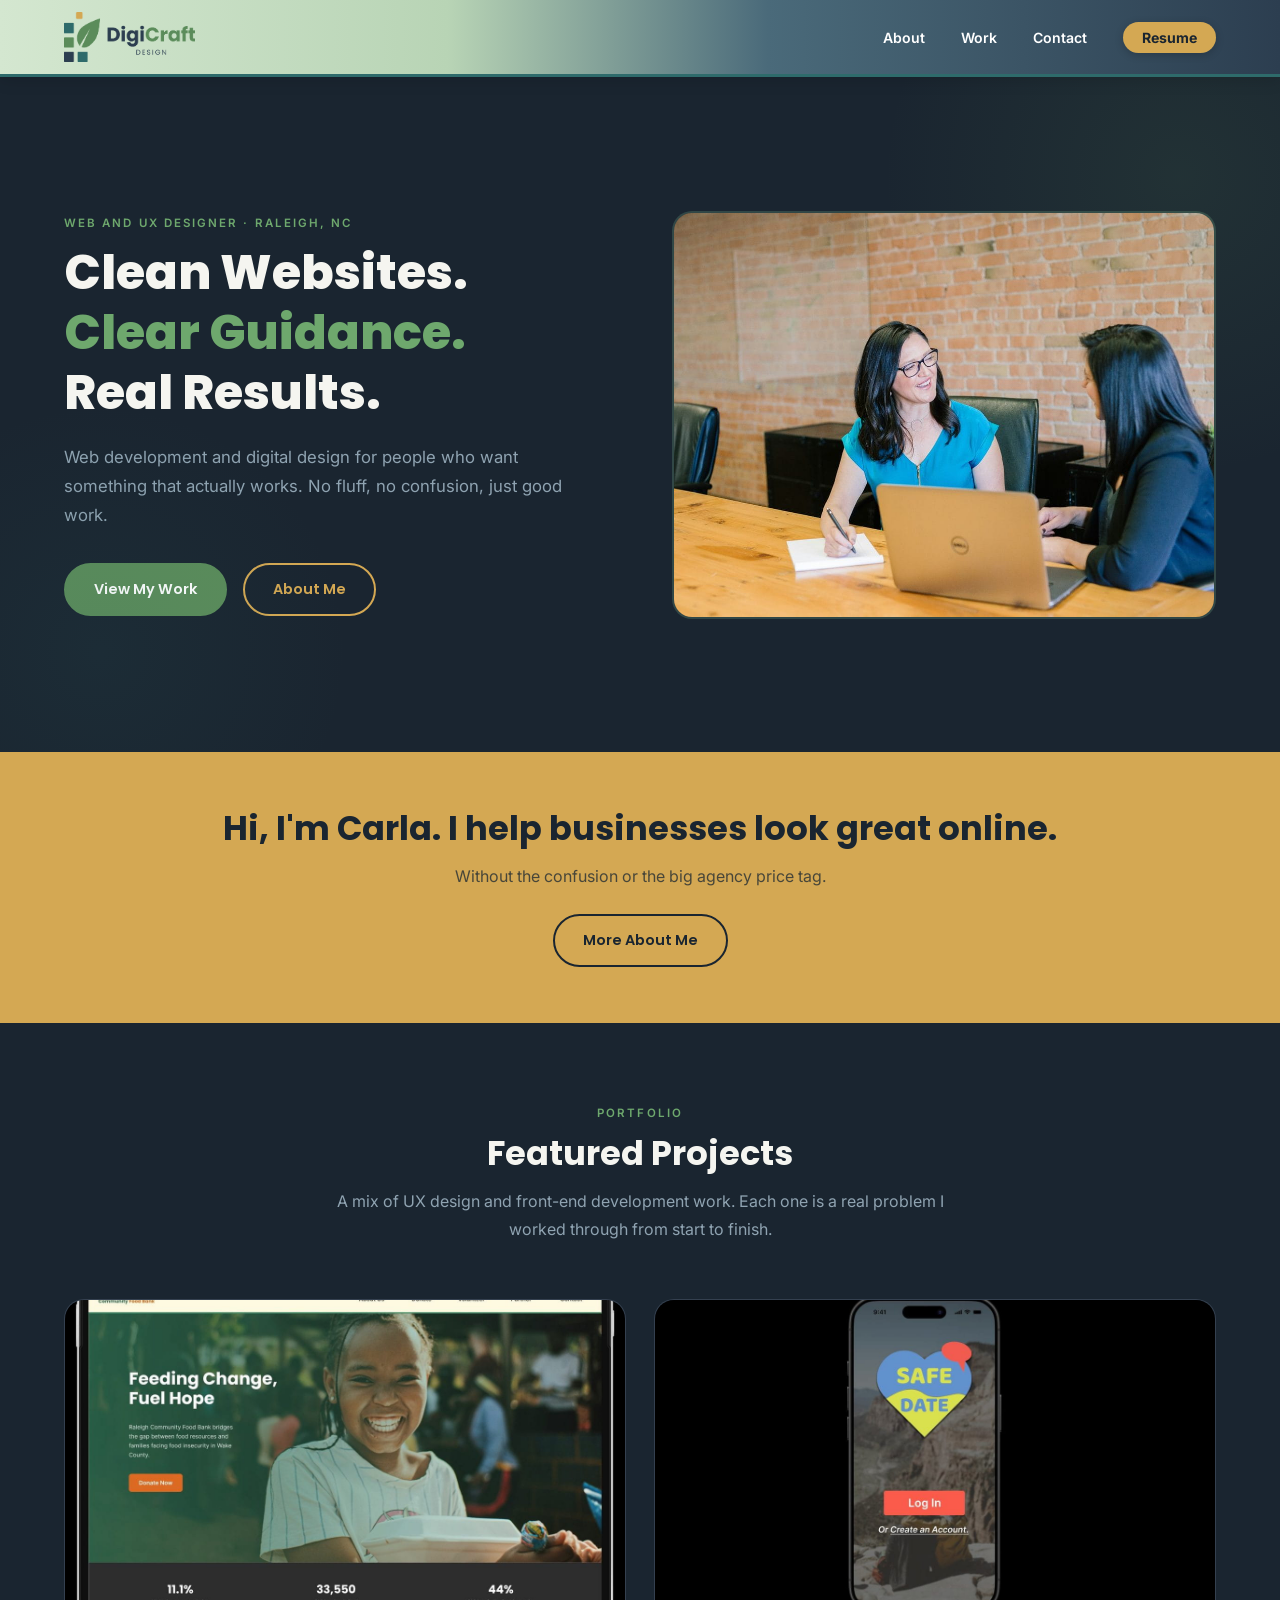
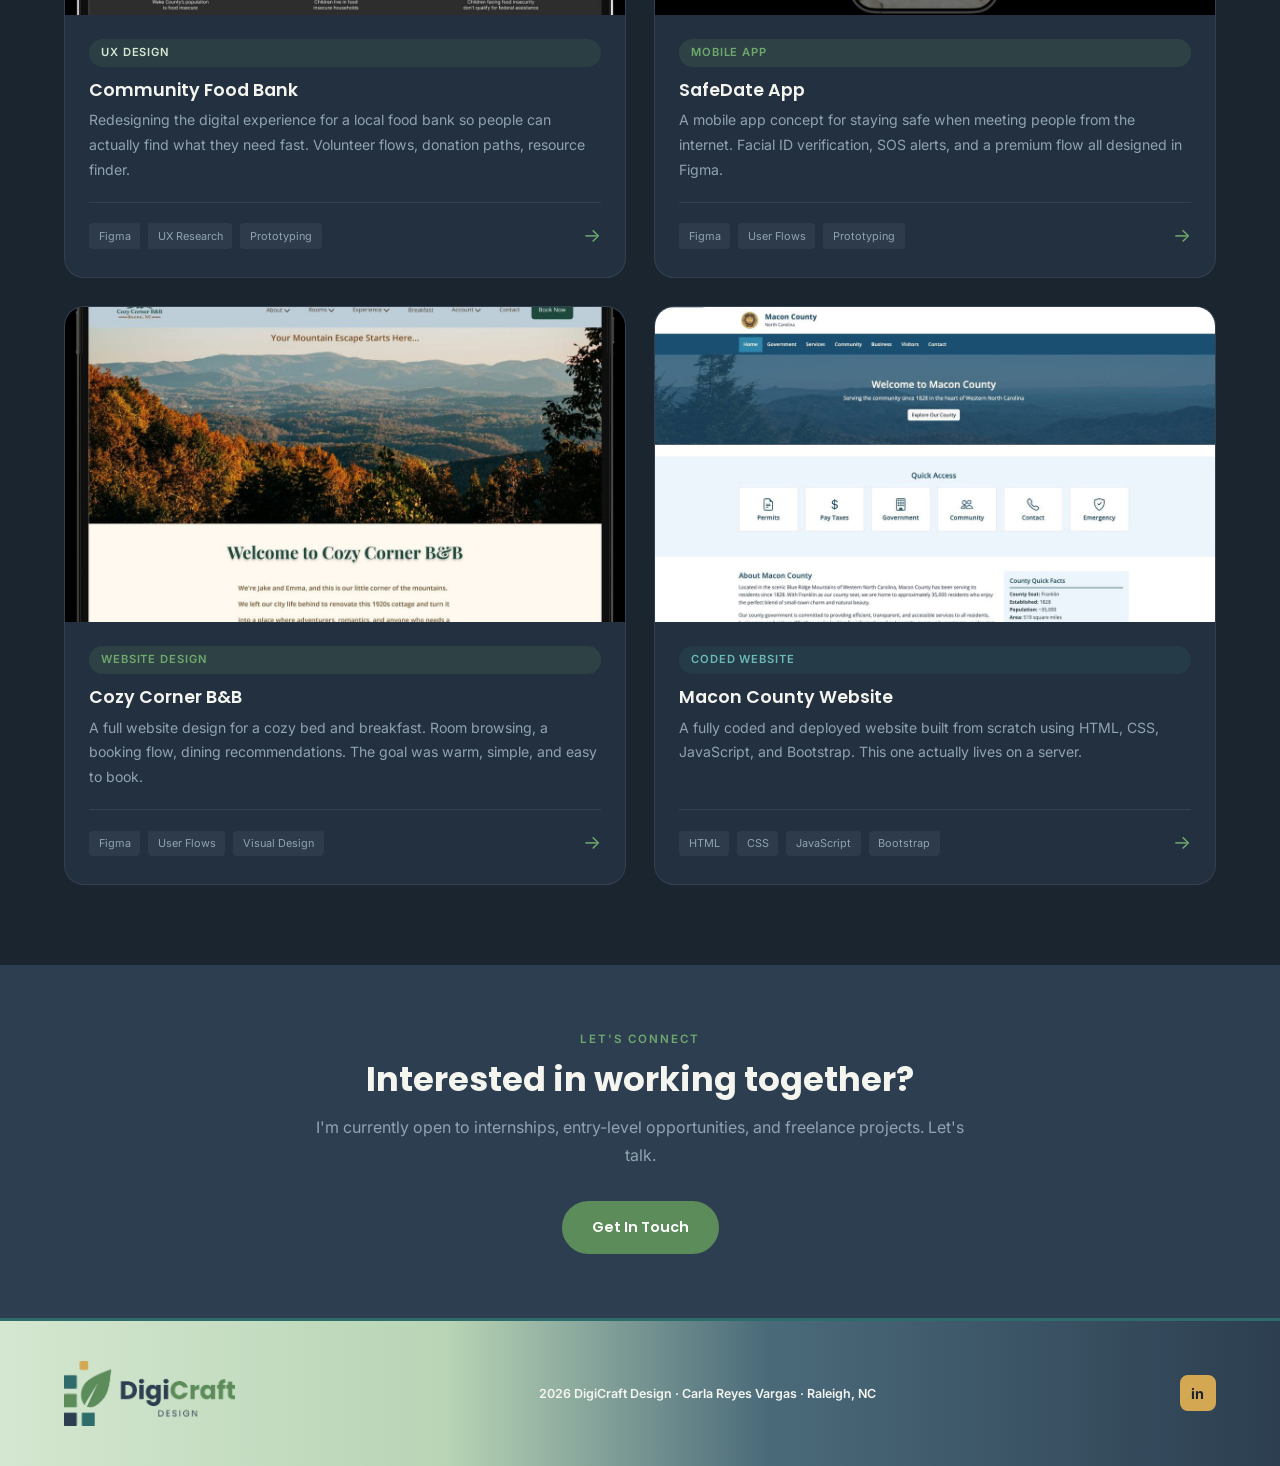
==== commit fd0825cb: "Add resume PDF, optimize images, and link Figma prototypes - Replace resume nav links with direct PD" ====
--- a/index.html
+++ b/index.html
@@ -18,7 +18,7 @@
         <li><a href="about.html">About</a></li>
         <li><a href="work.html">Work</a></li>
         <li><a href="contact.html">Contact</a></li>
-        <li><a href="https://www.linkedin.com/in/carla-reyes-vargas/" target="_blank" class="nav-resume">Resume</a></li>
+        <li><a href="CarlaReyes-Resume2026.pdf" target="_blank" class="nav-resume">Resume</a></li>
       </ul>
       <button class="nav-toggle" id="navToggle" aria-label="Toggle navigation">
         <span></span><span></span><span></span>
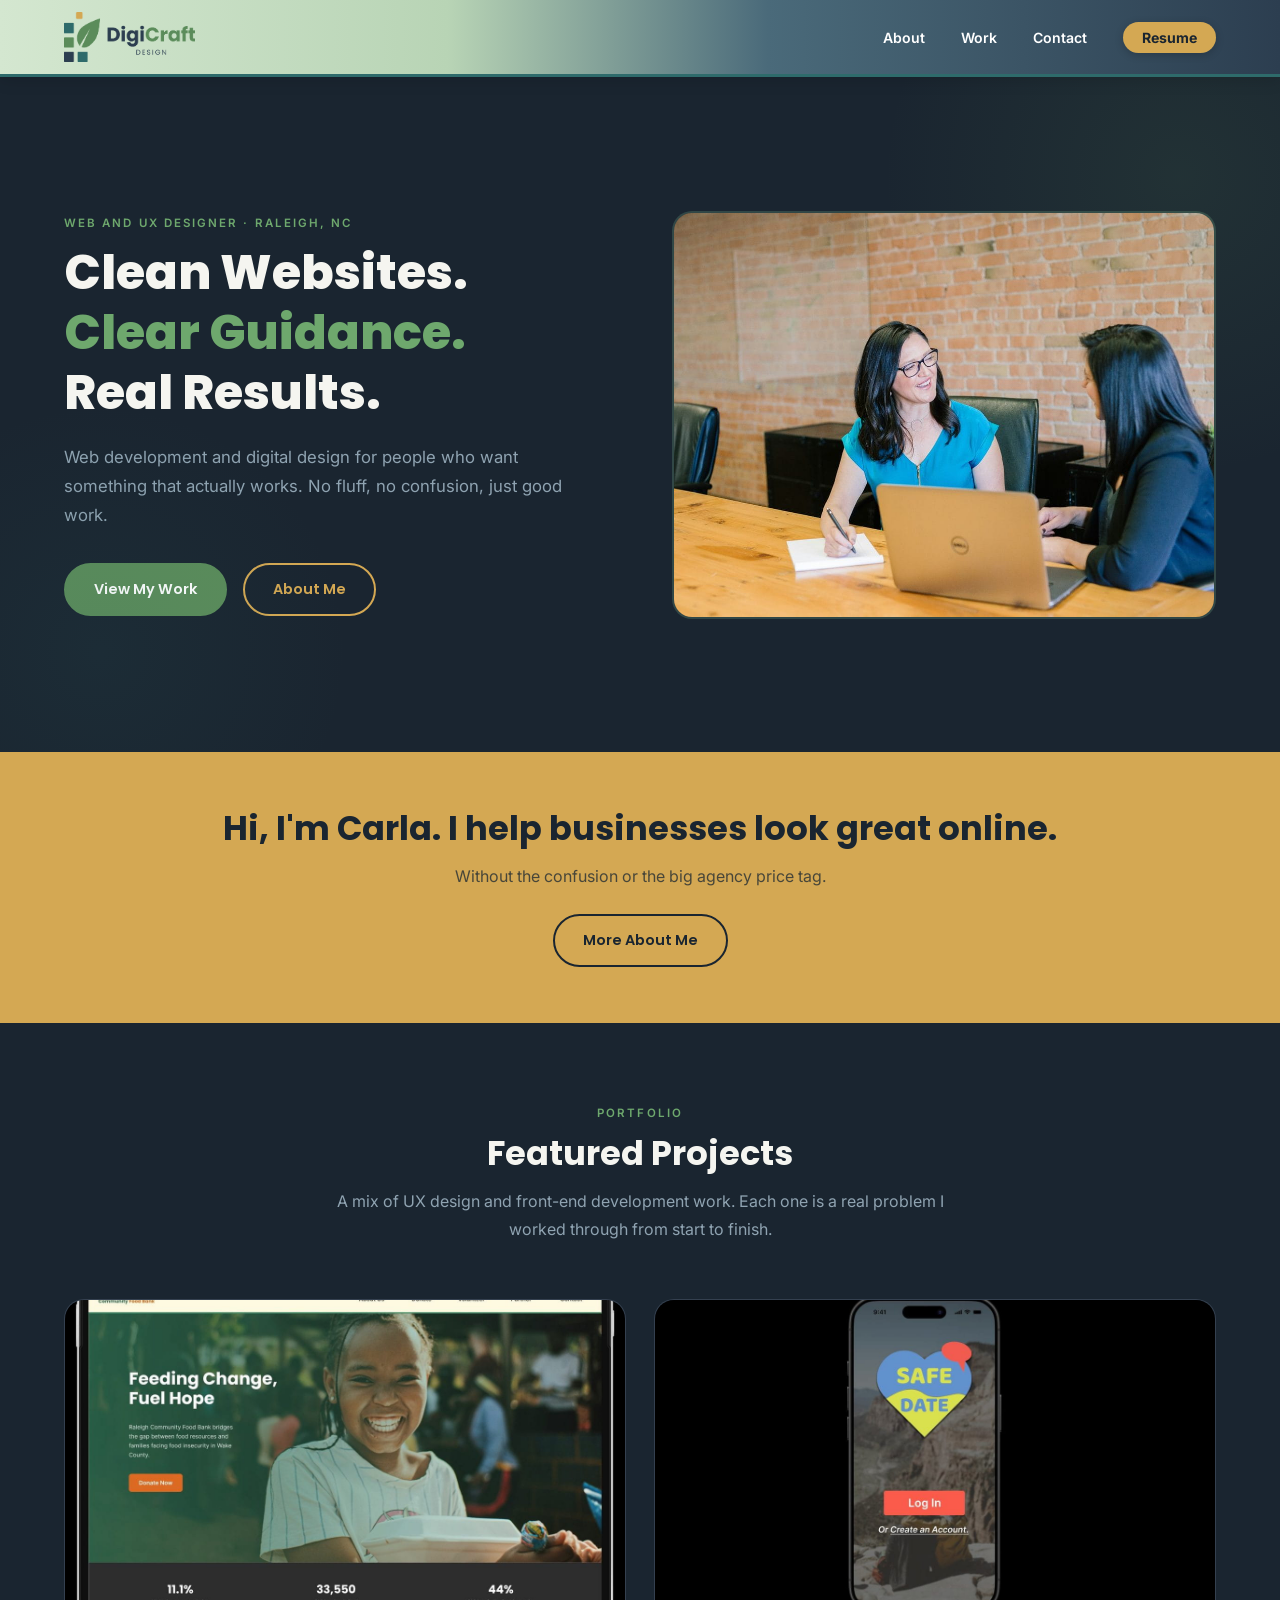
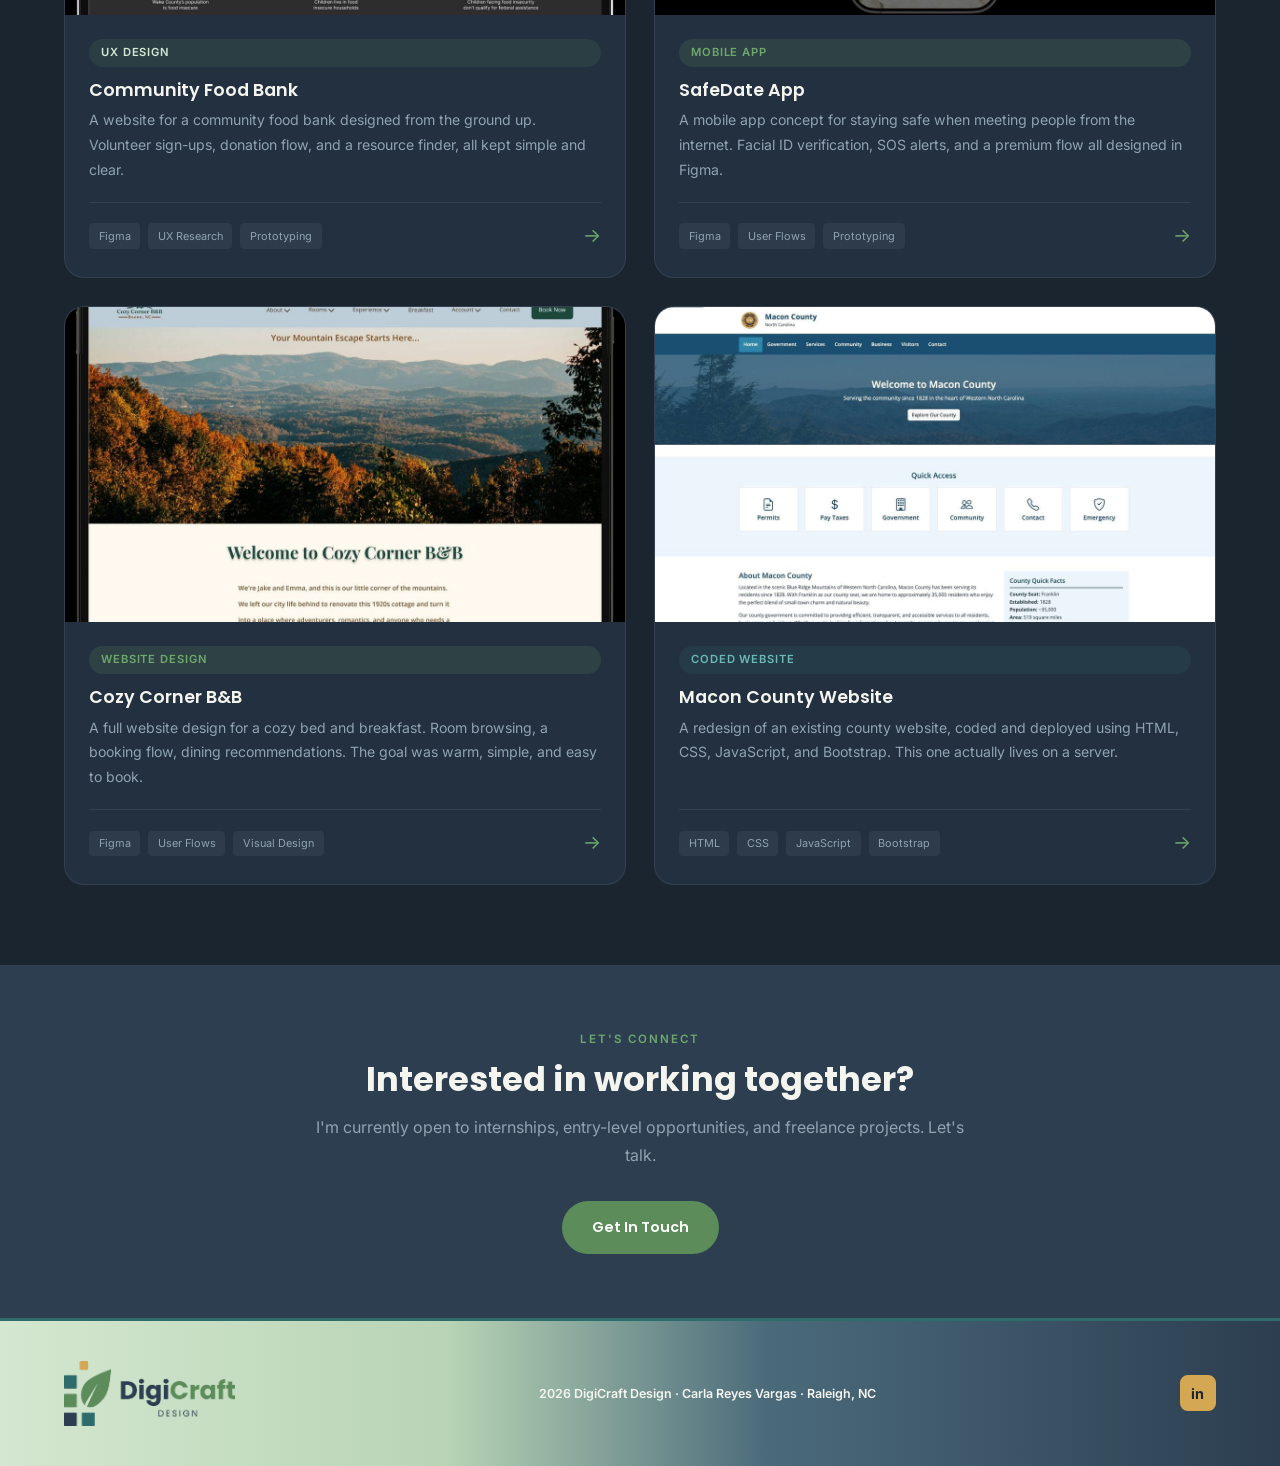
==== commit 3c45034c: "Add case study PDFs and update project page text Add case study buttons to all four project pages li" ====
--- a/index.html
+++ b/index.html
@@ -18,7 +18,7 @@
         <li><a href="about.html">About</a></li>
         <li><a href="work.html">Work</a></li>
         <li><a href="contact.html">Contact</a></li>
-        <li><a href="CarlaReyes-Resume2026.pdf" target="_blank" class="nav-resume">Resume</a></li>
+        <li><a href="ReyesVargas-resume26.pdf" target="_blank" class="nav-resume">Resume</a></li>
       </ul>
       <button class="nav-toggle" id="navToggle" aria-label="Toggle navigation">
         <span></span><span></span><span></span>
@@ -76,7 +76,7 @@
           <div class="project-card-body">
             <span class="project-tag tag-ux">UX Design</span>
             <h3>Community Food Bank</h3>
-            <p>Redesigning the digital experience for a local food bank so people can actually find what they need fast. Volunteer flows, donation paths, resource finder.</p>
+            <p>A website for a community food bank designed from the ground up. Volunteer sign-ups, donation flow, and a resource finder, all kept simple and clear.</p>
             <div class="project-card-footer">
               <div class="project-tools">
                 <span class="tool-chip">Figma</span>
@@ -139,7 +139,7 @@
           <div class="project-card-body">
             <span class="project-tag tag-code">Coded Website</span>
             <h3>Macon County Website</h3>
-            <p>A fully coded and deployed website built from scratch using HTML, CSS, JavaScript, and Bootstrap. This one actually lives on a server.</p>
+            <p>A redesign of an existing county website, coded and deployed using HTML, CSS, JavaScript, and Bootstrap. This one actually lives on a server.</p>
             <div class="project-card-footer">
               <div class="project-tools">
                 <span class="tool-chip">HTML</span>
